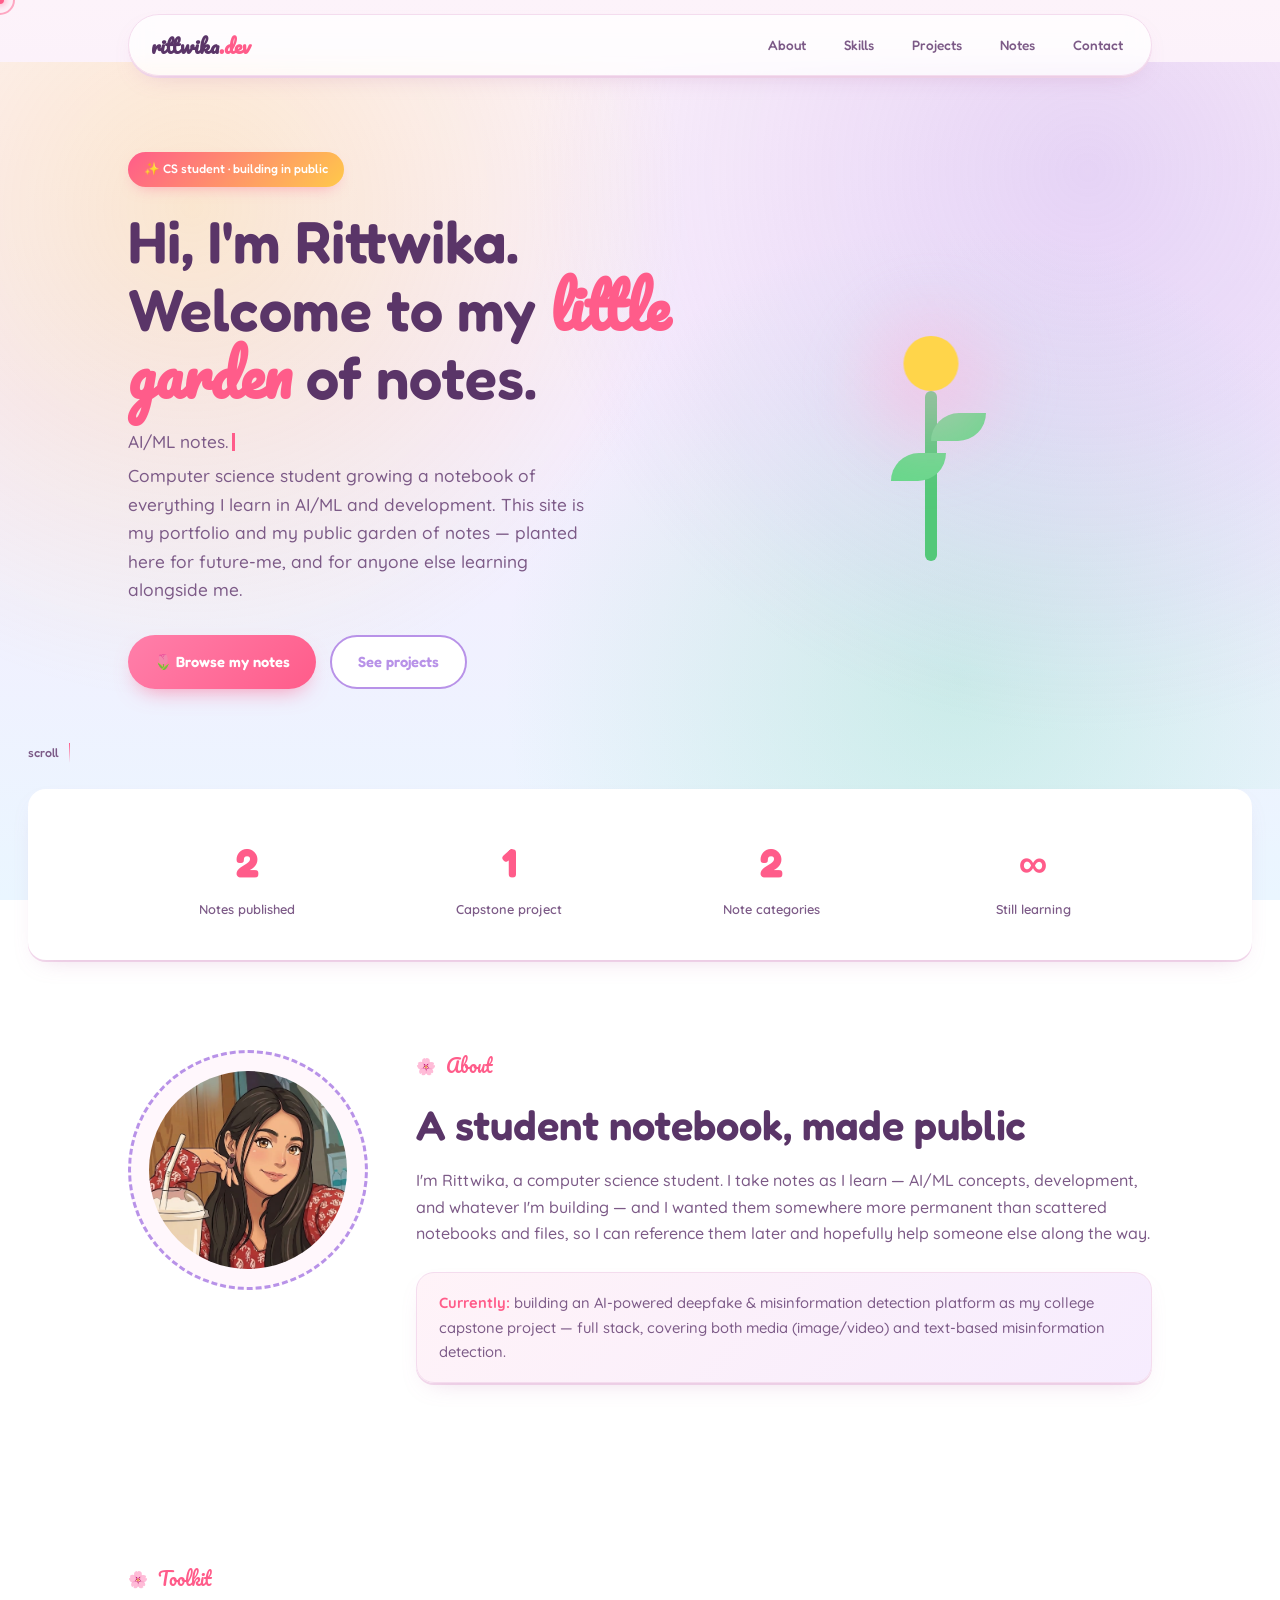
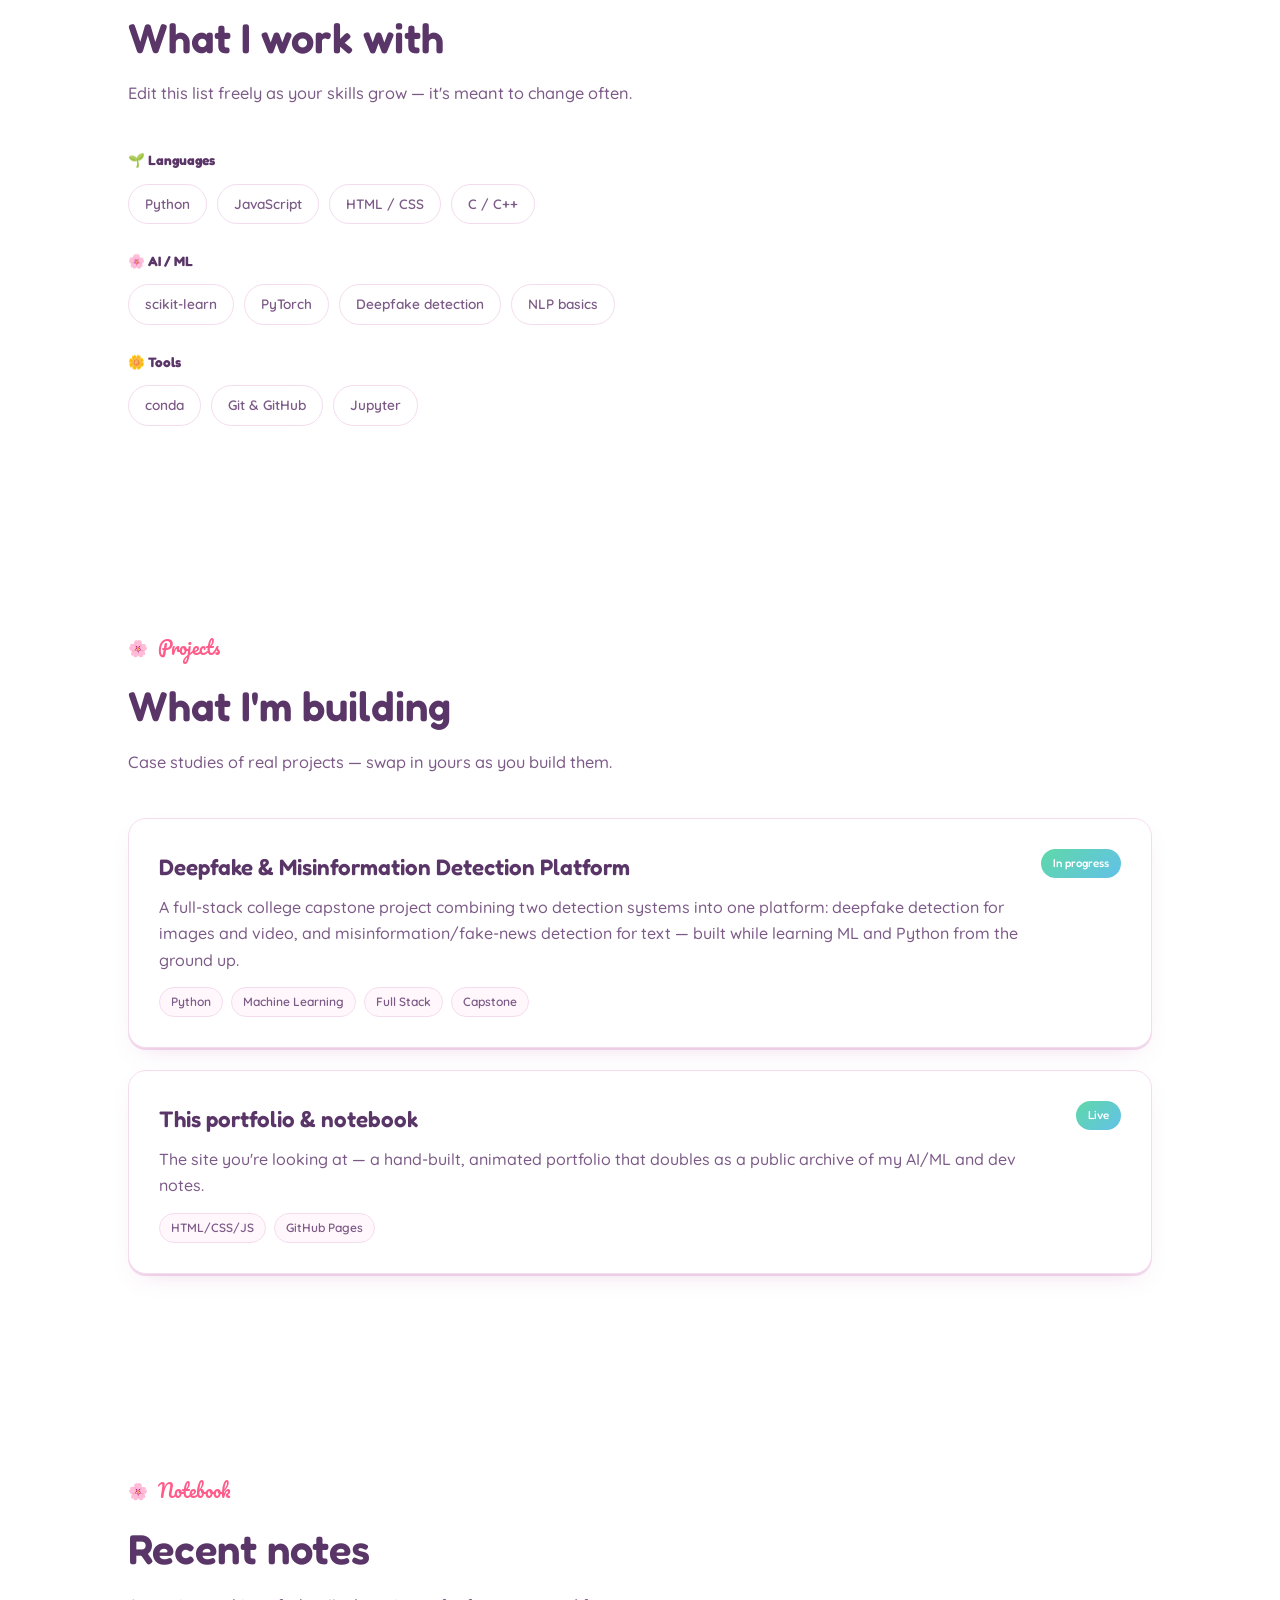
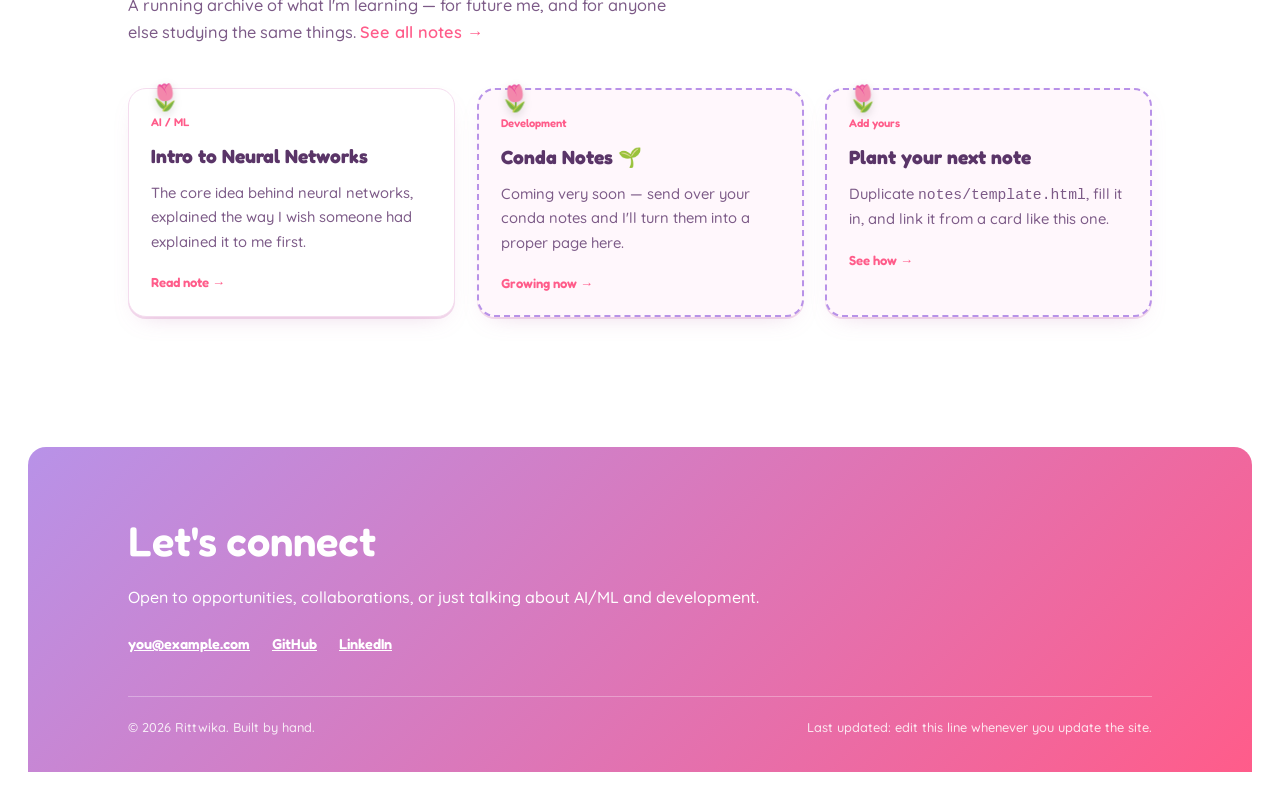
==== index.html @ 24fcd2a8 "Rename petal classes to flower-petal" ====
<!DOCTYPE html>
<html lang="en">
<head>
<meta charset="UTF-8">
<meta name="viewport" content="width=device-width, initial-scale=1.0">
<title>Rittwika — Notes & Projects</title>
<meta name="description" content="Rittwika's portfolio and public notebook — AI/ML and development notes.">

<link rel="preconnect" href="https://fonts.googleapis.com">
<link href="https://fonts.googleapis.com/css2?family=Fredoka:wght@400;500;600;700&family=Pacifico&family=Quicksand:wght@400;500;600;700&family=JetBrains+Mono:wght@400;500&display=swap" rel="stylesheet">
<link rel="stylesheet" href="css/style.css">
</head>
<body>

<div id="splash">
  <div class="splash-mark">
    <span>booting notebook</span>
    <span class="dot"></span><span class="dot"></span><span class="dot"></span>
  </div>
</div>

<nav class="nav">
  <div class="wrap">
    <a href="index.html" class="nav-logo">rittwika<span>.dev</span></a>
    <button class="nav-toggle" id="navToggle" aria-label="Toggle menu" aria-expanded="false">&#9776;</button>
    <ul class="nav-links" id="navLinks">
      <li><a href="#about">About</a></li>
      <li><a href="#skills">Skills</a></li>
      <li><a href="#projects">Projects</a></li>
      <li><a href="#notes">Notes</a></li>
      <li><a href="#contact">Contact</a></li>
    </ul>
  </div>
</nav>

<!-- ============ HERO ============ -->
<header class="hero" id="home">
  <div class="wrap">
    <div>
      <span class="hero-tag">✨ CS student &middot; building in public</span>
      <h1>Hi, I'm Rittwika.<br>Welcome to my <em>little garden</em> of notes.</h1>
      <p><span data-typing='["AI/ML notes.", "development notes.", "Python & conda notes.", "things future-me will thank me for."]'></span></p>
      <p style="margin-top:6px;">Computer science student growing a notebook of everything I learn in AI/ML and development. This site is my portfolio and my public garden of notes — planted here for future-me, and for anyone else learning alongside me.</p>
      <div class="hero-cta">
        <a href="#notes" class="btn btn-primary">🌷 Browse my notes</a>
        <a href="#projects" class="btn btn-ghost">See projects</a>
      </div>
    </div>
    <div class="hero-flower">
    <div class="flower">
        <div class="flower-petal p1"></div>
        <div class="flower-petal p2"></div>
        <div class="flower-petal p3"></div>
        <div class="flower-petal p4"></div>
        <div class="flower-petal p5"></div>
        <div class="flower-petal p6"></div>

        <div class="center"></div>

        <div class="stem"></div>
        <div class="leaf left"></div>
        <div class="leaf right"></div>
    </div>
</div>
  </div>
  <div class="scroll-cue"><span>scroll</span><span class="arrow"></span></div>
</header>

<!-- ============ STATS ============ -->
<section class="stats">
  <div class="wrap">
    <div>
      <div class="stat-num"><span data-count="2" data-suffix="">0</span></div>
      <div class="stat-label">Notes published</div>
    </div>
    <div>
      <div class="stat-num"><span data-count="1" data-suffix="">0</span></div>
      <div class="stat-label">Capstone project</div>
    </div>
    <div>
      <div class="stat-num"><span data-count="2" data-suffix="">0</span></div>
      <div class="stat-label">Note categories</div>
    </div>
    <div>
      <div class="stat-num">&infin;</div>
      <div class="stat-label">Still learning</div>
    </div>
  </div>
</section>

<!-- ============ ABOUT ============ -->
<section class="about" id="about">
  <div class="wrap">
    <div class="photo-frame reveal">
      <img src="images/profile.jpg" alt="Portrait of Rittwika">
    </div>
    <div class="reveal">
      <p class="eyebrow">About</p>
      <h2 class="section-title">A student notebook, made public</h2>
      <p>I'm Rittwika, a computer science student. I take notes as I learn — AI/ML concepts, development, and whatever I'm building — and I wanted them somewhere more permanent than scattered notebooks and files, so I can reference them later and hopefully help someone else along the way.</p>
      <div class="callout">
        <b>Currently:</b> building an AI-powered deepfake &amp; misinformation detection platform as my college capstone project — full stack, covering both media (image/video) and text-based misinformation detection.
      </div>
    </div>
  </div>
</section>

<!-- ============ SKILLS ============ -->
<section id="skills">
  <div class="wrap">
    <p class="eyebrow reveal">Toolkit</p>
    <h2 class="section-title reveal">What I work with</h2>
    <p class="section-sub reveal">Edit this list freely as your skills grow — it's meant to change often.</p>

    <div class="reveal">
      <div class="skill-group">
        <h4>🌱 Languages</h4>
        <div class="chips">
          <span class="chip">Python</span>
          <span class="chip">JavaScript</span>
          <span class="chip">HTML / CSS</span>
          <span class="chip">C / C++</span>
        </div>
      </div>
      <div class="skill-group">
        <h4>🌸 AI / ML</h4>
        <div class="chips">
          <span class="chip">scikit-learn</span>
          <span class="chip">PyTorch</span>
          <span class="chip">Deepfake detection</span>
          <span class="chip">NLP basics</span>
        </div>
      </div>
      <div class="skill-group">
        <h4>🌼 Tools</h4>
        <div class="chips">
          <span class="chip">conda</span>
          <span class="chip">Git &amp; GitHub</span>
          <span class="chip">Jupyter</span>
        </div>
      </div>
    </div>
  </div>
</section>

<!-- ============ PROJECTS ============ -->
<section id="projects">
  <div class="wrap">
    <p class="eyebrow reveal">Projects</p>
    <h2 class="section-title reveal">What I'm building</h2>
    <p class="section-sub reveal">Case studies of real projects — swap in yours as you build them.</p>

    <div class="project-card reveal">
      <div>
        <h3>Deepfake &amp; Misinformation Detection Platform</h3>
        <p>A full-stack college capstone project combining two detection systems into one platform: deepfake detection for images and video, and misinformation/fake-news detection for text — built while learning ML and Python from the ground up.</p>
        <div class="tag-row">
          <span class="tag">Python</span>
          <span class="tag">Machine Learning</span>
          <span class="tag">Full Stack</span>
          <span class="tag">Capstone</span>
        </div>
      </div>
      <span class="status">In progress</span>
    </div>

    <div class="project-card reveal">
      <div>
        <h3>This portfolio &amp; notebook</h3>
        <p>The site you're looking at — a hand-built, animated portfolio that doubles as a public archive of my AI/ML and dev notes.</p>
        <div class="tag-row">
          <span class="tag">HTML/CSS/JS</span>
          <span class="tag">GitHub Pages</span>
        </div>
      </div>
      <span class="status">Live</span>
    </div>
  </div>
</section>

<!-- ============ NOTES PREVIEW ============ -->
<section id="notes">
  <div class="wrap">
    <p class="eyebrow reveal">Notebook</p>
    <h2 class="section-title reveal">Recent notes</h2>
    <p class="section-sub reveal">A running archive of what I'm learning — for future me, and for anyone else studying the same things. <a href="notes.html">See all notes &rarr;</a></p>

    <div class="notes-grid reveal">
      <article class="note-card">
        <span class="cat">AI / ML</span>
        <h4>Intro to Neural Networks</h4>
        <p>The core idea behind neural networks, explained the way I wish someone had explained it to me first.</p>
        <a class="read-link" href="notes/intro-neural-networks.html">Read note &rarr;</a>
      </article>

      <article class="note-card placeholder">
        <span class="cat">Development</span>
        <h4>Conda Notes 🌱</h4>
        <p>Coming very soon — send over your conda notes and I'll turn them into a proper page here.</p>
        <a class="read-link" href="notes.html">Growing now &rarr;</a>
      </article>

      <article class="note-card placeholder">
        <span class="cat">Add yours</span>
        <h4>Plant your next note</h4>
        <p>Duplicate <code>notes/template.html</code>, fill it in, and link it from a card like this one.</p>
        <a class="read-link" href="notes.html">See how &rarr;</a>
      </article>
    </div>
  </div>
</section>

<!-- ============ CONTACT / FOOTER ============ -->
<footer class="site-footer" id="contact">
  <div class="wrap">
    <h2 class="section-title">Let's connect</h2>
    <p>Open to opportunities, collaborations, or just talking about AI/ML and development.</p>
    <div class="footer-links">
      <a href="mailto:you@example.com">you@example.com</a>
      <a href="https://github.com/yourusername" target="_blank" rel="noopener">GitHub</a>
      <a href="https://linkedin.com/in/yourusername" target="_blank" rel="noopener">LinkedIn</a>
    </div>
    <div class="footer-bottom">
      <span>&copy; 2026 Rittwika. Built by hand.</span>
      <span>Last updated: edit this line whenever you update the site.</span>
    </div>
  </div>
</footer>

<script src="js/script.js"></script>
</body>
</html>
---- css/style.css ----
/* ============================================================
   DESIGN TOKENS — "Fairy Garden" theme
   Soft pastel gradient world, blooming flowers, floating petals,
   built for an AI/ML + Development notebook that wants to feel magical.
   ============================================================ */
:root{
  --ink:        #5A3568;   /* deep plum — headings */
  --ink-soft:   #7C5A87;   /* softened plum — body text */
  --bg-top:     #FDF3FA;
  --bg-mid:     #F6ECFE;
  --bg-bottom:  #EAF6FF;
  --card:       #FFFFFF;
  --card-tint:  #FFF7FC;
  --line:       #F4DCEE;

  --pink:       #FF7FAA;
  --rose:       #FF5C8A;
  --lavender:   #B892E8;
  --mint:       #5FD8A8;
  --sky:        #62C1E8;
  --sun:        #FFC94A;

  --font-display: 'Fredoka', sans-serif;
  --font-script: 'Pacifico', cursive;
  --font-body: 'Quicksand', sans-serif;
  --font-mono: 'JetBrains Mono', monospace;

  --radius: 18px;
  --radius-sm: 10px;
  --shadow-card: 0 10px 26px -14px rgba(184, 110, 170, 0.35), 0 2px 0 var(--line);
  --max-width: 1080px;
}

@media (prefers-reduced-motion: reduce){
  *, *::before, *::after{
    animation-duration: 0.001ms !important;
    animation-iteration-count: 1 !important;
    transition-duration: 0.001ms !important;
    scroll-behavior: auto !important;
  }
}

*{ box-sizing: border-box; margin:0; padding:0; }
html{ scroll-behavior: smooth; }

body{
  background: linear-gradient(180deg, var(--bg-top) 0%, var(--bg-mid) 45%, var(--bg-bottom) 100%);
  background-attachment: fixed;
  color: var(--ink-soft);
  font-family: var(--font-body);
  font-weight: 500;
  line-height: 1.65;
  -webkit-font-smoothing: antialiased;
}

a{ color: var(--rose); text-decoration: none; font-weight: 600; }
a:hover{ text-decoration: underline; }
img{ max-width: 100%; display:block; }

.wrap{ max-width: var(--max-width); margin: 0 auto; padding: 0 28px; }

.eyebrow{
  font-family: var(--font-script);
  font-size: 1.15rem;
  color: var(--rose);
  display: flex; align-items: center; gap: 10px;
  margin-bottom: 10px;
}
.eyebrow::before{ content: "🌸"; font-size: 1rem; }

h1,h2,h3{ font-family: var(--font-display); color: var(--ink); font-weight: 600; }

h2.section-title{ font-size: clamp(1.8rem, 3.4vw, 2.6rem); margin-bottom: 8px; }
.section-sub{ color: var(--ink-soft); max-width: 56ch; margin-bottom: 42px; font-size: 1.02rem; }

section{ padding: 90px 0; position: relative; }

a:focus-visible, button:focus-visible{ outline: 3px solid var(--sun); outline-offset: 3px; border-radius: 4px; }

/* ============================================================
   FLOATING PETALS + SPARKLES (fixed background layer, JS-populated)
   ============================================================ */
#petal-layer{
  position: fixed; inset: 0; pointer-events: none; z-index: 5; overflow: hidden;
}
.petal{
  position: absolute; top: -40px;
  font-size: 1.4rem;
  animation: petalFall linear infinite;
  opacity: 0.85;
  will-change: transform;
}
@keyframes petalFall{
  0%{ transform: translateY(-5vh) translateX(0) rotate(0deg); }
  25%{ transform: translateY(25vh) translateX(24px) rotate(90deg); }
  50%{ transform: translateY(50vh) translateX(-18px) rotate(180deg); }
  75%{ transform: translateY(75vh) translateX(22px) rotate(270deg); }
  100%{ transform: translateY(108vh) translateX(0) rotate(360deg); }
}

/* ============================================================
   NAV — rounded pastel pill
   ============================================================ */
.nav{
  position: sticky; top: 14px; z-index: 50;
  transition: transform 0.3s ease;
}
.nav.nav-hidden{ transform: translateY(-140%); }
.nav .wrap{
  display:flex; align-items:center; justify-content:space-between;
  height: 62px;
  background: rgba(255,255,255,0.75);
  backdrop-filter: blur(10px);
  border: 1px solid var(--line);
  border-radius: 40px;
  padding: 0 12px 0 22px;
  box-shadow: var(--shadow-card);
  max-width: calc(var(--max-width) - 56px);
}
.nav-logo{
  font-family: var(--font-script);
  color: var(--ink);
  font-size: 1.25rem;
}
.nav-logo span{ color: var(--rose); }
.nav-links{
  display:flex; gap: 6px; list-style:none;
  font-family: var(--font-display);
  font-size: 0.85rem;
}
.nav-links a{
  color: var(--ink-soft);
  font-weight: 500;
  padding: 8px 16px;
  border-radius: 30px;
  transition: background 0.2s ease, color 0.2s ease;
}
.nav-links a:hover, .nav-links a.active{
  color: #fff;
  text-decoration: none;
  background: linear-gradient(135deg, var(--pink), var(--lavender));
}
.nav-toggle{ display:none; }

/* ============================================================
   HERO — flower bloom + typing + petals
   ============================================================ */
.hero{
  position: relative;
  overflow: hidden;
  padding: 90px 0 100px;
}
.hero::before{
  content:"";
  position:absolute; inset:0;
  background:
    radial-gradient(circle at 15% 20%, rgba(255,201,74,0.25), transparent 40%),
    radial-gradient(circle at 85% 15%, rgba(184,146,232,0.3), transparent 45%),
    radial-gradient(circle at 75% 85%, rgba(95,216,168,0.25), transparent 40%);
  z-index: 0;
}
.hero .wrap{
  display:grid; grid-template-columns: 1.1fr 0.9fr; gap: 40px; align-items: center;
  position: relative; z-index: 2;
}
.hero-tag{
  display:inline-block;
  font-family: var(--font-display);
  font-size: 0.78rem;
  color: #fff;
  background: linear-gradient(135deg, var(--rose), var(--sun));
  padding: 7px 16px;
  border-radius: 30px;
  margin-bottom: 22px;
  box-shadow: 0 6px 16px -8px rgba(255,92,138,0.6);
}
.hero h1{
  font-size: clamp(2.3rem, 5vw, 3.7rem);
  line-height: 1.1;
  color: var(--ink);
}
.hero h1 em{
  font-style: normal;
  font-family: var(--font-script);
  color: var(--rose);
}
.hero p{ margin-top: 18px; max-width: 46ch; font-size: 1.08rem; min-height: 1.6em; }
.hero-cta{ display:flex; gap:14px; margin-top: 30px; flex-wrap: wrap; }

.btn{
  font-family: var(--font-display);
  font-size: 0.92rem;
  font-weight: 600;
  padding: 13px 26px;
  border-radius: 30px;
  border: none;
  cursor: pointer;
  display:inline-flex; align-items:center; gap:8px;
  transition: transform 0.15s ease, box-shadow 0.15s ease;
}
.btn:hover{ transform: translateY(-2px); text-decoration:none; }
.btn-primary{
  background: linear-gradient(135deg, var(--pink), var(--rose));
  color: #fff;
  box-shadow: 0 10px 22px -10px rgba(255,92,138,0.7);
}
.btn-primary:hover{ box-shadow: 0 14px 26px -8px rgba(255,92,138,0.85); }
.btn-ghost{
  background: #fff;
  border: 2px solid var(--lavender);
  color: var(--lavender);
}
.btn-ghost:hover{ background: var(--lavender); color:#fff; }

@keyframes bloom{
  0%{ opacity:0; transform: scale(0.3) rotate(-20deg); }
  100%{ opacity:1; transform: scale(1) rotate(0deg); }
}
.flower-center{
  opacity: 0;
  animation: pop 0.5s ease forwards;
  animation-delay: 1.1s;
}
@keyframes pop{ to{ opacity:1; } }
.sparkle{
  opacity: 0;
  animation: sparkleTwinkle 1.8s ease-in-out infinite;
}
@keyframes sparkleTwinkle{
  0%,100%{ opacity:0; transform: scale(0.6); }
  50%{ opacity:1; transform: scale(1.1); }
}

.type-cursor{
  display:inline-block; width: 3px; height: 1em;
  background: var(--rose); margin-left: 3px; vertical-align: -0.15em;
  animation: blink 0.9s step-end infinite;
}
@keyframes blink{ 50%{ opacity: 0; } }

.scroll-cue{
  position: absolute; bottom: 26px; left: 28px;
  display:flex; align-items:center; gap:10px;
  font-family: var(--font-display); font-size: 0.78rem;
  color: var(--ink-soft); z-index: 2;
}
.scroll-cue .arrow{
  width: 1px; height: 20px;
  background: linear-gradient(var(--rose), transparent);
  animation: cueMove 1.6s ease-in-out infinite;
}
@keyframes cueMove{ 0%,100%{ transform: translateY(0); opacity:0.5; } 50%{ transform: translateY(6px); opacity:1; } }

/* ============================================================
   REVEAL ON SCROLL
   ============================================================ */
.reveal{ opacity: 0; transform: translateY(18px); transition: opacity 0.6s ease, transform 0.6s ease; }
.reveal.in-view{ opacity: 1; transform: translateY(0); }

/* ============================================================
   STATS STRIP
   ============================================================ */
.stats{
  background: var(--card);
  margin: 0 28px;
  border-radius: var(--radius);
  box-shadow: var(--shadow-card);
  padding: 40px 20px;
  position: relative; z-index: 2;
}
.stats .wrap{
  display:grid; grid-template-columns: repeat(auto-fit, minmax(150px,1fr));
  gap: 24px; text-align:center; max-width: var(--max-width);
}
.stat-num{ font-family: var(--font-display); font-size: clamp(1.9rem, 4vw, 2.5rem); color: var(--rose); font-weight: 700; }
.stat-label{ font-family: var(--font-body); font-size: 0.8rem; color: var(--ink-soft); margin-top: 4px; font-weight: 600; }

/* ============================================================
   ABOUT
   ============================================================ */
.about .wrap{ display:grid; grid-template-columns: 240px 1fr; gap: 48px; align-items: start; }
.photo-frame{
  aspect-ratio: 1 / 1;
  border: 3px dashed var(--lavender);
  border-radius: 50%;
  background: var(--card-tint);
  display:flex; align-items:center; justify-content:center; text-align:center;
  font-family: var(--font-body); font-size: 0.78rem; color: var(--ink-soft);
  padding: 18px; overflow: hidden;
}
.photo-frame img{ width:100%; height:100%; object-fit: cover; border-radius: 50%; }

.callout{
  margin-top: 26px;
  background: linear-gradient(135deg, #FFF3F8, #F6ECFE);
  border: 1px solid var(--line);
  border-radius: var(--radius);
  box-shadow: var(--shadow-card);
  padding: 18px 22px;
  font-size: 0.92rem;
}
.callout b{ color: var(--rose); }

/* ============================================================
   SKILLS — flower-tag chips
   ============================================================ */
.skill-group{ margin-bottom: 26px; }
.skill-group h4{
  font-family: var(--font-display); font-size: 0.85rem; color: var(--ink); margin-bottom: 12px;
}
.chips{ display:flex; flex-wrap:wrap; gap: 10px; }
.chip{
  font-family: var(--font-body); font-weight: 600; font-size: 0.85rem;
  background: #fff;
  border: 1.5px solid var(--line);
  border-radius: 30px;
  padding: 8px 16px;
  color: var(--ink-soft);
  transition: border-color 0.2s ease, transform 0.2s ease;
}
.chip:hover{ border-color: var(--pink); transform: translateY(-2px); }

/* ============================================================
   PROJECTS
   ============================================================ */
.project-card{
  background: var(--card);
  border-radius: var(--radius);
  box-shadow: var(--shadow-card);
  padding: 30px;
  display:grid; grid-template-columns: 1fr auto; gap: 20px;
  margin-bottom: 22px;
  border: 1px solid var(--line);
  will-change: transform; transform-style: preserve-3d;
}
.project-card .status{
  font-family: var(--font-display); font-size: 0.72rem;
  background: linear-gradient(135deg, var(--mint), var(--sky));
  color: #fff; padding: 5px 12px; border-radius: 20px; height: fit-content; white-space: nowrap;
}
.project-card h3{ font-size: 1.4rem; margin-bottom: 8px; }
.project-card p{ margin-bottom: 14px; }
.tag-row{ display:flex; flex-wrap:wrap; gap:8px; margin-top: 10px; }
.tag{
  font-family: var(--font-body); font-weight: 600; font-size: 0.75rem;
  background: var(--card-tint); border: 1px solid var(--line);
  padding: 4px 11px; border-radius: 20px; color: var(--ink-soft);
}

/* ============================================================
   NOTES — index cards
   ============================================================ */
.filter-row{ display:flex; flex-wrap:wrap; gap:10px; margin-bottom: 34px; }
.filter-btn{
  font-family: var(--font-display); font-size: 0.82rem; font-weight: 600;
  background: #fff; border: 2px solid var(--line); color: var(--ink-soft);
  padding: 8px 18px; border-radius: 30px; cursor:pointer; transition: all 0.15s ease;
}
.filter-btn:hover{ border-color: var(--pink); color: var(--rose); }
.filter-btn.active{ background: linear-gradient(135deg, var(--pink), var(--lavender)); color: #fff; border-color: transparent; }

.notes-grid{ display:grid; grid-template-columns: repeat(auto-fill, minmax(260px, 1fr)); gap: 22px; }
.note-card{
  background: var(--card);
  border-radius: var(--radius);
  box-shadow: var(--shadow-card);
  padding: 24px 22px 20px;
  position: relative;
  border: 1px solid var(--line);
  transition: box-shadow 0.18s ease;
  will-change: transform; transform-style: preserve-3d;
}
.note-card::before{
  content:"🌷";
  position:absolute; top:-14px; left:20px;
  font-size: 1.6rem;
  filter: drop-shadow(0 3px 4px rgba(0,0,0,0.15));
}
.note-card:hover{ box-shadow: 0 16px 30px -14px rgba(184,110,170,0.5); }
.note-card .cat{
  font-family: var(--font-display); font-size: 0.7rem; color: var(--rose);
  margin-bottom: 10px; display:block; font-weight: 600;
}
.note-card h4{ font-family: var(--font-display); color: var(--ink); font-size: 1.2rem; margin-bottom: 8px; }
.note-card p{ font-size: 0.92rem; margin-bottom: 14px; }
.note-card .read-link{ font-family: var(--font-display); font-size: 0.82rem; font-weight: 600; }
.note-card.filtering-out{ opacity: 0; transform: scale(0.94); pointer-events:none; }
.note-card.filtering-in{ animation: staggerIn 0.4s ease; }

/* placeholder card (waiting on content) */
.note-card.placeholder{ border: 2px dashed var(--lavender); background: var(--card-tint); }

@keyframes staggerIn{ from{ opacity:0; transform: translateY(14px); } to{ opacity:1; transform: translateY(0); } }
.notes-grid.reveal.in-view .note-card{ animation: staggerIn 0.5s ease backwards; }
.notes-grid .note-card:nth-child(1){ animation-delay: 0.05s; }
.notes-grid .note-card:nth-child(2){ animation-delay: 0.15s; }
.notes-grid .note-card:nth-child(3){ animation-delay: 0.25s; }
.notes-grid .note-card:nth-child(4){ animation-delay: 0.35s; }

/* ============================================================
   FOOTER / CONTACT
   ============================================================ */
.site-footer{
  background: linear-gradient(135deg, var(--lavender), var(--rose));
  color: #fff;
  padding: 60px 0 34px;
  margin: 40px 28px 28px;
  border-radius: var(--radius) var(--radius) 0 0;
  position: relative; z-index: 2;
}
.site-footer h2{ color:#fff; }
.footer-links{ display:flex; gap: 22px; flex-wrap:wrap; margin: 22px 0 40px; font-family: var(--font-display); font-size: 0.9rem; }
.footer-links a{ color: #fff; text-decoration: underline; }
.footer-bottom{
  border-top: 1px solid rgba(255,255,255,0.3);
  padding-top: 20px; font-family: var(--font-body); font-size: 0.8rem; color: rgba(255,255,255,0.85);
  display:flex; justify-content:space-between; flex-wrap:wrap; gap:10px;
}
.footer-bottom a{ color:#fff; }

/* ============================================================
   NOTE PAGE (individual note template)
   ============================================================ */
.note-page{ max-width: 760px; margin: 0 auto; padding: 60px 28px 100px; position: relative; z-index: 2; }
.note-page .back-link{ font-family: var(--font-display); font-size: 0.85rem; display:inline-block; margin-bottom: 30px; }
.note-meta{
  font-family: var(--font-body); font-weight:600; font-size: 0.8rem; color: var(--ink-soft);
  margin: 10px 0 30px; display:flex; gap:16px; flex-wrap:wrap;
}
.note-page h1{ font-size: clamp(1.8rem, 4vw, 2.6rem); margin-bottom: 6px; }
.note-page h2{ font-size: 1.4rem; margin: 34px 0 12px; }
.note-page h3{ font-size: 1.15rem; margin: 24px 0 10px; }
.note-page p{ margin-bottom: 14px; }
.note-page ul, .note-page ol{ margin: 0 0 16px 22px; }
.note-page li{ margin-bottom: 6px; }
.note-page code{
  font-family: var(--font-mono); background: var(--card-tint); border: 1px solid var(--line);
  padding: 2px 6px; border-radius: 6px; font-size: 0.86em; color: var(--rose);
}
.note-page pre{
  background: var(--ink); color: #FCEFF6; padding: 18px 20px; border-radius: var(--radius-sm);
  overflow-x: auto; margin-bottom: 18px; font-family: var(--font-mono); font-size: 0.85rem; line-height: 1.5;
}
.note-page pre code{ background:none; border:none; padding:0; color: #FCEFF6; }
.note-page blockquote{
  border-left: 4px solid var(--sun); background: var(--card-tint);
  padding: 10px 18px; color: var(--ink-soft); border-radius: 0 var(--radius-sm) var(--radius-sm) 0;
  margin-bottom: 16px;
}

/* ============================================================
   PRELOADER / SPLASH
   ============================================================ */
#splash{
  position: fixed; inset: 0; z-index: 999;
  background: linear-gradient(135deg, var(--lavender), var(--pink));
  display:flex; align-items:center; justify-content:center;
  transition: opacity 0.6s ease, visibility 0.6s ease;
}
#splash.splash-hide{ opacity: 0; visibility: hidden; }
.splash-mark{
  font-family: var(--font-script); color: #fff; font-size: 1.6rem;
  display:flex; align-items:center; gap: 10px;
}
.splash-mark .dot{
  width: 9px; height: 9px; border-radius: 50%; background: #fff;
  animation: splashPulse 1s ease-in-out infinite;
}
.splash-mark .dot:nth-child(2){ animation-delay: 0.15s; }
.splash-mark .dot:nth-child(3){ animation-delay: 0.3s; }
@keyframes splashPulse{ 0%,100%{ transform: scale(1); opacity: 0.5; } 50%{ transform: scale(1.5); opacity: 1; } }

/* ============================================================
   SCROLL PROGRESS BAR
   ============================================================ */
#progress-bar{
  position: fixed; top:0; left:0; height: 4px; width: 0%; z-index: 200;
  background: linear-gradient(90deg, var(--pink), var(--sun), var(--mint), var(--sky));
  transition: width 0.1s linear;
}

/* ============================================================
   CUSTOM CURSOR
   ============================================================ */
body.has-custom-cursor{ cursor: none; }
body.has-custom-cursor a, body.has-custom-cursor button{ cursor: none; }
#cursor-dot, #cursor-ring{
  position: fixed; top:0; left:0; z-index: 9999; pointer-events: none; border-radius: 50%;
  transform: translate(-50%,-50%);
}
#cursor-dot{ width: 8px; height: 8px; background: var(--rose); box-shadow: 0 0 8px var(--rose); }
#cursor-ring{
  width: 30px; height: 30px; border: 2px solid rgba(255,92,138,0.5);
  transition: width 0.2s ease, height 0.2s ease, border-color 0.2s ease, background 0.2s ease;
}
#cursor-ring.cursor-active{ width: 50px; height: 50px; background: rgba(255,201,74,0.18); border-color: var(--sun); }

/* particle canvas retained for hero ambience but not used by default in fairy theme */
#particle-canvas{ position:absolute; inset:0; width:100%; height:100%; opacity:0.4; pointer-events:none; }

@media (prefers-reduced-motion: reduce){
  #splash, #cursor-dot, #cursor-ring, #petal-layer{ display:none !important; }
  body.has-custom-cursor{ cursor: auto; }
}

@media (max-width: 640px){
  #cursor-dot, #cursor-ring{ display:none; }
  .scroll-cue{ display:none; }
  .petal{ display: none; }
}

/* ============================================================
   RESPONSIVE
   ============================================================ */
@media (max-width: 860px){
  .hero .wrap{ grid-template-columns: 1fr; }
  .hero-graph{ max-width: 300px; }
  .about .wrap{ grid-template-columns: 1fr; }
  .photo-frame{ width: 160px; }
  .nav .wrap{ border-radius: 24px; }
}
@media (max-width: 640px){
  .nav-links{
    position:absolute; top:70px; left:14px; right:14px;
    flex-direction:column; gap:4px;
    background: #fff; border-radius: 20px; padding: 10px;
    box-shadow: var(--shadow-card);
    max-height:0; overflow:hidden;
    transition: max-height 0.25s ease;
  }
  .nav-links.open{ max-height: 320px; padding: 10px; }
  .nav-links a{ display:block; padding: 12px 16px; }
  .nav-toggle{ display:block; background:none; border:none; color: var(--rose); font-size:1.6rem; cursor:pointer; }
  .project-card{ grid-template-columns: 1fr; }
  section{ padding: 60px 0; }
  .site-footer{ margin: 30px 12px 12px; }
  .stats{ margin: 0 12px; }
}
/* ==========================================
   BLOOMING FLOWER
========================================== */

.hero-flower{
    display:flex;
    justify-content:center;
    align-items:center;
    height:420px;
}

.flower{
    position:relative;
    width:320px;
    height:320px;
    animation:sway 4s ease-in-out infinite;
}

@keyframes sway{
    0%,100%{
        transform:rotate(-2deg);
    }
    50%{
        transform:rotate(2deg);
    }
}

/* Stem */

.stem{
    position:absolute;
    width:12px;
    height:0;
    left:50%;
    bottom:20px;
    transform:translateX(-50%);
    background:#52c878;
    border-radius:10px;
    animation:growStem 1.5s forwards;
}

@keyframes growStem{
    to{
        height:170px;
    }
}

/* Leaves */

.leaf{
    position:absolute;
    width:55px;
    height:28px;
    background:#67d88a;
    border-radius:50px 0;
    opacity:0;
}

.leaf.left{
    left:120px;
    bottom:100px;
    transform:rotate(-35deg) scale(0);
    animation:leafGrow .8s forwards;
    animation-delay:1.2s;
}

.leaf.right{
    left:160px;
    bottom:140px;
    transform:rotate(145deg) scale(0);
    animation:leafGrow .8s forwards;
    animation-delay:1.4s;
}

@keyframes leafGrow{
    to{
        opacity:1;
        transform:rotate(var(--rot,0deg)) scale(1);
    }
}

/* Center */

.center{
    position:absolute;
    width:55px;
    height:55px;
    background:#ffd54a;
    border-radius:50%;
    left:50%;
    top:75px;
    transform:translateX(-50%) scale(0);
    z-index:5;
    animation:centerPop .6s forwards;
    animation-delay:2.2s;
}

@keyframes centerPop{
    to{
        transform:translateX(-50%) scale(1);
    }
}

/* Petals */

.petal{
    position:absolute;
    width:80px;
    height:120px;
    background:linear-gradient(#ff7fb8,#ff4f90);
    border-radius:80px 80px 20px 20px;
    left:50%;
    top:60px;
    transform-origin:bottom center;
    opacity:0;
}

.p1{
    transform:translateX(-50%) rotate(0deg) scale(.1);
    animation:bloom .7s forwards;
    animation-delay:1.7s;
}

.p2{
    transform:translateX(-50%) rotate(60deg) scale(.1);
    animation:bloom .7s forwards;
    animation-delay:1.8s;
}

.p3{
    transform:translateX(-50%) rotate(120deg) scale(.1);
    animation:bloom .7s forwards;
    animation-delay:1.9s;
}

.p4{
    transform:translateX(-50%) rotate(180deg) scale(.1);
    animation:bloom .7s forwards;
    animation-delay:2s;
}

.p5{
    transform:translateX(-50%) rotate(240deg) scale(.1);
    animation:bloom .7s forwards;
    animation-delay:2.1s;
}

.p6{
    transform:translateX(-50%) rotate(300deg) scale(.1);
    animation:bloom .7s forwards;
    animation-delay:2.2s;
}

@keyframes bloom{
    0%{
        opacity:0;
        transform:translateX(-50%) scale(.1);
    }

    70%{
        opacity:1;
    }

    100%{
        opacity:1;
        transform:translateX(-50%) rotate(var(--angle)) scale(1);
    }
}

/* Angles */

.p1{ --angle:0deg; }
.p2{ --angle:60deg; }
.p3{ --angle:120deg; }
.p4{ --angle:180deg; }
.p5{ --angle:240deg; }
.p6{ --angle:300deg; }

/* Glow */

.flower::after{
    content:"";
    position:absolute;
    width:200px;
    height:200px;
    left:50%;
    top:20px;
    transform:translateX(-50%);
    border-radius:50%;
    background:radial-gradient(rgba(255,180,220,.5),transparent 70%);
    filter:blur(20px);
    animation:pulseGlow 3s infinite;
}

@keyframes pulseGlow{

    0%,100%{
        transform:translateX(-50%) scale(1);
        opacity:.5;
    }

    50%{
        transform:translateX(-50%) scale(1.2);
        opacity:1;
    }

}
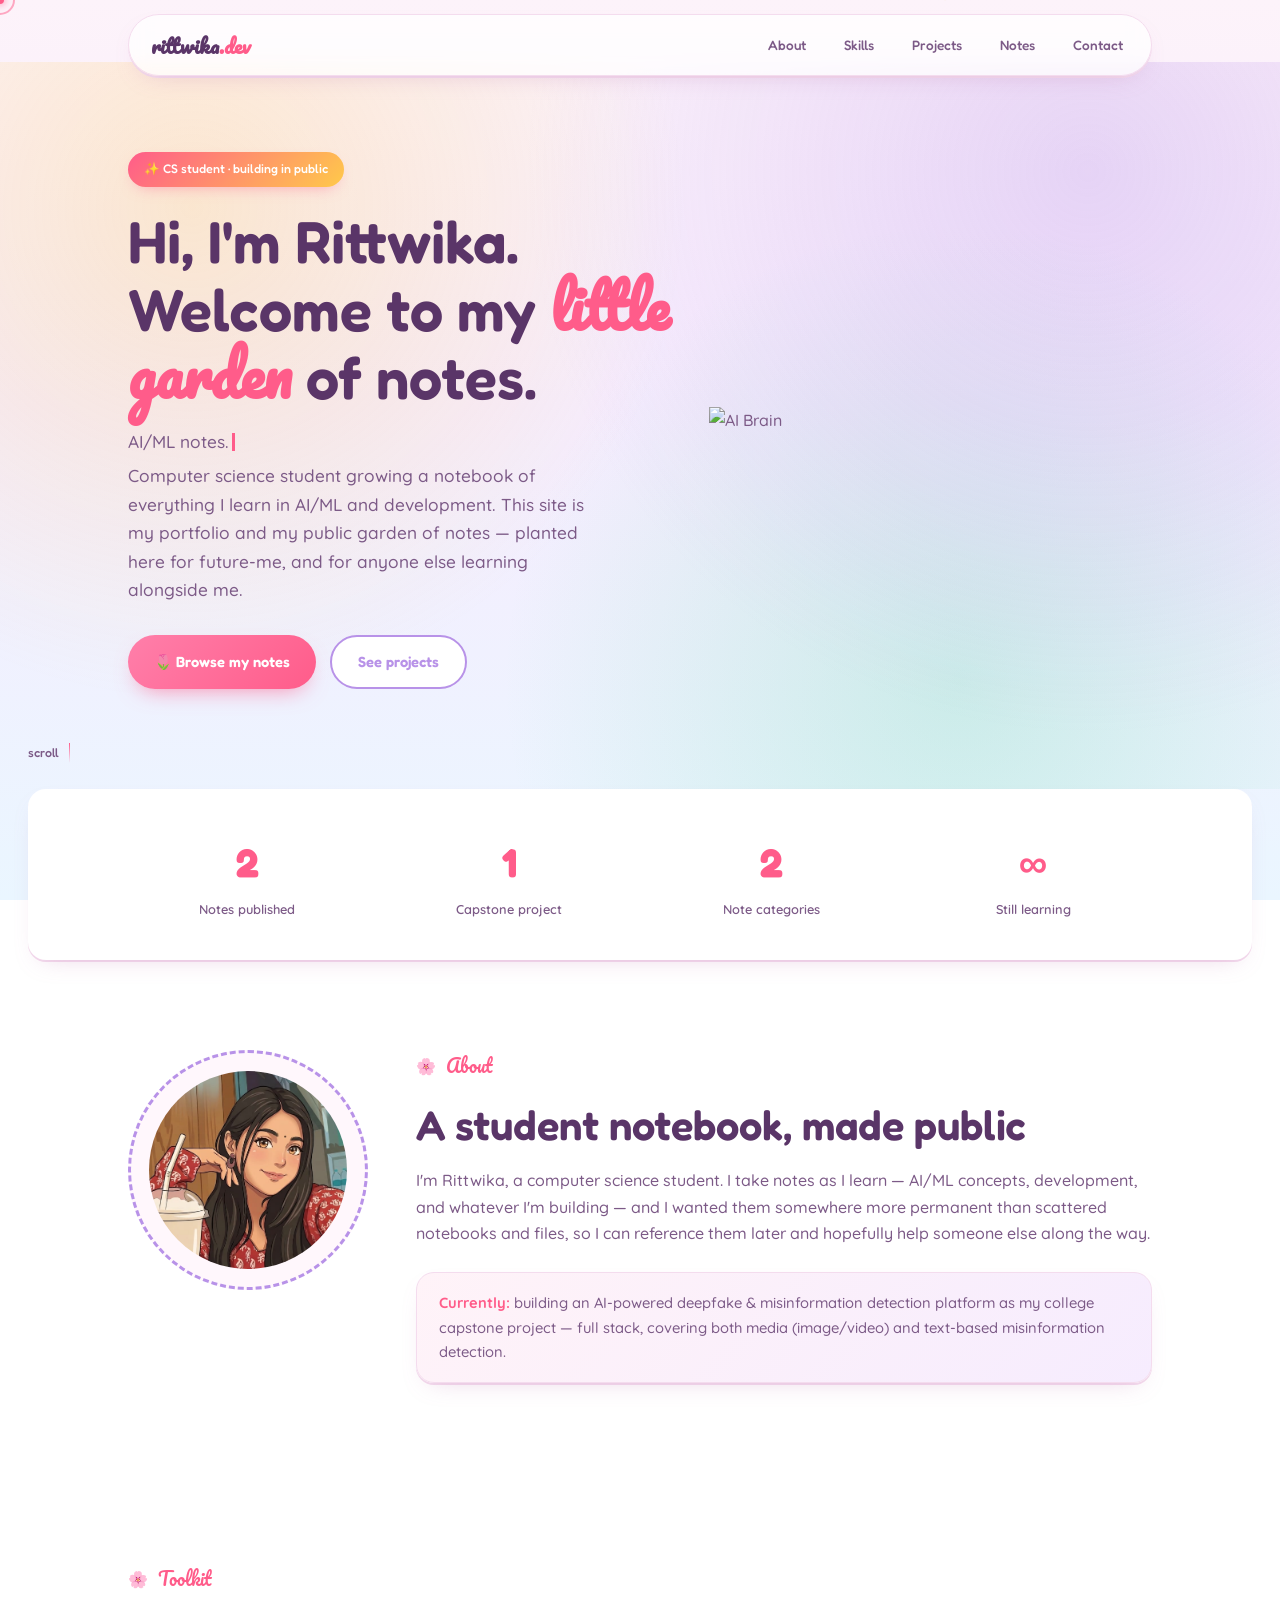
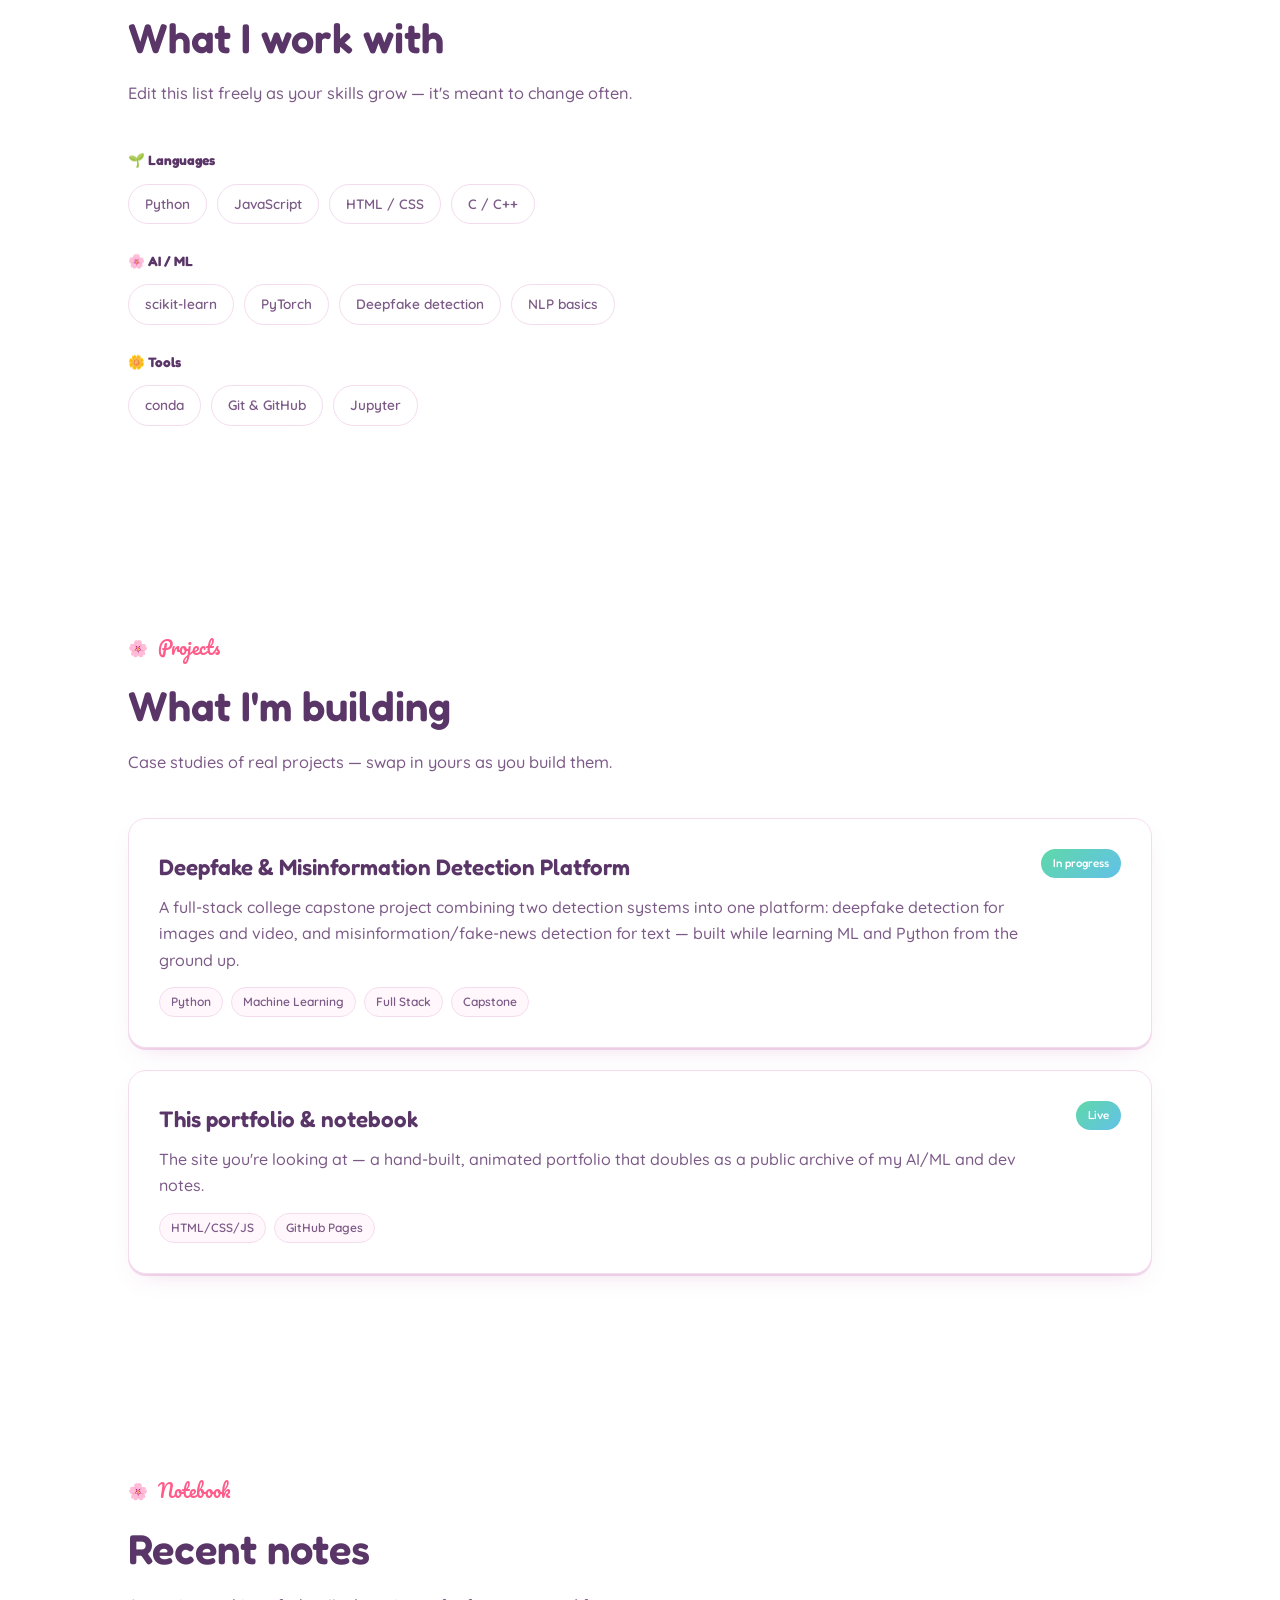
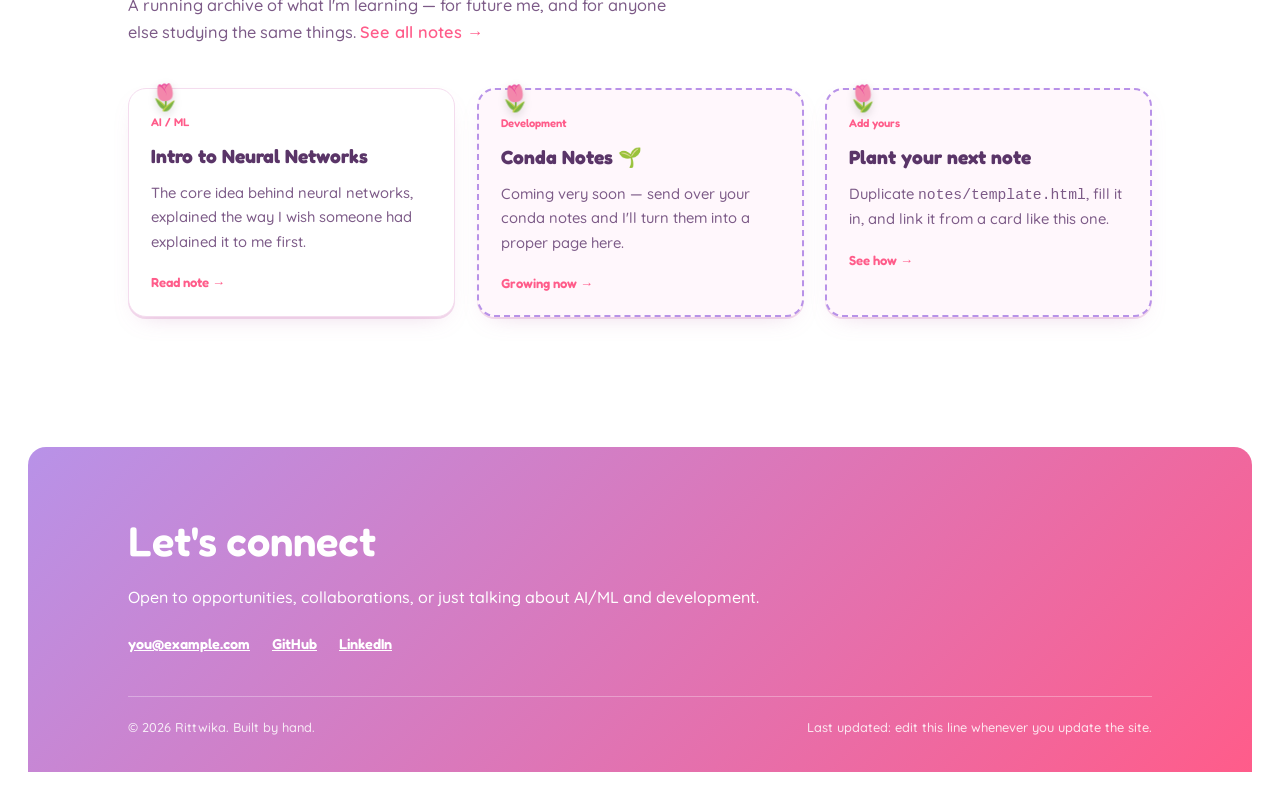
==== commit 5c7b9c5e: "Replace flower section with brain image" ====
--- a/index.html
+++ b/index.html
@@ -46,22 +46,9 @@
         <a href="#projects" class="btn btn-ghost">See projects</a>
       </div>
     </div>
-    <div class="hero-flower">
-    <div class="flower">
-        <div class="flower-petal p1"></div>
-        <div class="flower-petal p2"></div>
-        <div class="flower-petal p3"></div>
-        <div class="flower-petal p4"></div>
-        <div class="flower-petal p5"></div>
-        <div class="flower-petal p6"></div>
-
-        <div class="center"></div>
-
-        <div class="stem"></div>
-        <div class="leaf left"></div>
-        <div class="leaf right"></div>
-    </div>
-</div>
+   <div class="hero-brain">
+    <img src="images/brain.png" alt="AI Brain">
+  </div>
   </div>
   <div class="scroll-cue"><span>scroll</span><span class="arrow"></span></div>
 </header>
--- a/css/style.css
+++ b/css/style.css
@@ -216,16 +216,9 @@
   0%{ opacity:0; transform: scale(0.3) rotate(-20deg); }
   100%{ opacity:1; transform: scale(1) rotate(0deg); }
 }
-.flower-center{
-  opacity: 0;
-  animation: pop 0.5s ease forwards;
-  animation-delay: 1.1s;
-}
+
 @keyframes pop{ to{ opacity:1; } }
-.sparkle{
-  opacity: 0;
-  animation: sparkleTwinkle 1.8s ease-in-out infinite;
-}
+
 @keyframes sparkleTwinkle{
   0%,100%{ opacity:0; transform: scale(0.6); }
   50%{ opacity:1; transform: scale(1.1); }
@@ -537,7 +530,7 @@
   .stats{ margin: 0 12px; }
 }
 /* ==========================================
-   BLOOMING FLOWER
+   PREMIUM BLOOMING FLOWER
 ========================================== */
 
 .hero-flower{
@@ -549,197 +542,194 @@
 
 .flower{
     position:relative;
-    width:320px;
-    height:320px;
-    animation:sway 4s ease-in-out infinite;
+    width:260px;
+    height:340px;
+    animation:sway 5s ease-in-out infinite;
 }
 
 @keyframes sway{
-    0%,100%{
-        transform:rotate(-2deg);
-    }
-    50%{
-        transform:rotate(2deg);
-    }
-}
-
-/* Stem */
+    0%,100%{transform:rotate(-2deg);}
+    50%{transform:rotate(2deg);}
+}
+
+/* STEM */
 
 .stem{
     position:absolute;
-    width:12px;
+    left:50%;
+    bottom:0;
+    width:10px;
     height:0;
-    left:50%;
-    bottom:20px;
+    background:#57c785;
+    border-radius:20px;
     transform:translateX(-50%);
-    background:#52c878;
-    border-radius:10px;
     animation:growStem 1.5s forwards;
 }
 
 @keyframes growStem{
     to{
-        height:170px;
+        height:150px;
     }
 }
 
-/* Leaves */
+/* LEAVES */
 
 .leaf{
     position:absolute;
     width:55px;
-    height:28px;
+    height:30px;
     background:#67d88a;
-    border-radius:50px 0;
     opacity:0;
+    z-index:2;
 }
 
 .leaf.left{
-    left:120px;
-    bottom:100px;
+    left:78px;
+    bottom:35px;
+    border-radius:100% 0;
     transform:rotate(-35deg) scale(0);
-    animation:leafGrow .8s forwards;
-    animation-delay:1.2s;
+    animation:leaf .7s forwards;
+    animation-delay:1.1s;
 }
 
 .leaf.right{
-    left:160px;
-    bottom:140px;
-    transform:rotate(145deg) scale(0);
-    animation:leafGrow .8s forwards;
-    animation-delay:1.4s;
-}
-
-@keyframes leafGrow{
+    right:78px;
+    bottom:70px;
+    border-radius:0 100%;
+    transform:rotate(35deg) scale(0);
+    animation:leaf .7s forwards;
+    animation-delay:1.3s;
+}
+
+@keyframes leaf{
     to{
         opacity:1;
-        transform:rotate(var(--rot,0deg)) scale(1);
+        transform:rotate(var(--r)) scale(1);
     }
 }
 
-/* Center */
+.leaf.left{--r:-35deg;}
+.leaf.right{--r:35deg;}
+
+/* FLOWER HEAD */
 
 .center{
     position:absolute;
-    width:55px;
-    height:55px;
-    background:#ffd54a;
+    width:56px;
+    height:56px;
+    background:#FFD84D;
     border-radius:50%;
-    left:50%;
-    top:75px;
+    left:90px;
+    top:175px;
     transform:translateX(-50%) scale(0);
-    z-index:5;
-    animation:centerPop .6s forwards;
-    animation-delay:2.2s;
-}
-
-@keyframes centerPop{
+    z-index:10;
+    box-shadow:0 0 25px rgba(255,220,80,.5);
+    animation:centerAppear .5s forwards;
+    animation-delay:2s;
+}
+@keyframes centerAppear{
     to{
         transform:translateX(-50%) scale(1);
     }
 }
 
-/* Petals */
-
-.petal{
+/* PETALS */
+
+.flower-petal{
     position:absolute;
     width:80px;
     height:120px;
-    background:linear-gradient(#ff7fb8,#ff4f90);
-    border-radius:80px 80px 20px 20px;
+    left:59%;
+    top:95px;
+    margin-left:-40px;
+    border-radius:100px 100px 25px 25px;
+    background:linear-gradient(#ff91c2,#ff5ca0);
+    transform-origin:50% 90%;
+    opacity:0;
+}
+
+.p1{
+    transform:translateX(-50%) rotate(0deg) translateY(-25px) scale(.1);
+    animation:petal1 .6s forwards 1.5s;
+}
+
+.p2{
+    transform:translateX(-50%) rotate(60deg) translateY(-25px) scale(.1);
+    animation:petal2 .6s forwards 1.6s;
+}
+
+.p3{
+    transform:translateX(-50%) rotate(120deg) translateY(-25px) scale(.1);
+    animation:petal3 .6s forwards 1.7s;
+}
+
+.p4{
+    transform:translateX(-50%) rotate(180deg) translateY(-25px) scale(.1);
+    animation:petal4 .6s forwards 1.8s;
+}
+
+.p5{
+    transform:translateX(-50%) rotate(240deg) translateY(-25px) scale(.1);
+    animation:petal5 .6s forwards 1.9s;
+}
+
+.p6{
+    transform:translateX(-50%) rotate(300deg) translateY(-25px) scale(.1);
+    animation:petal6 .6s forwards 2s;
+}
+
+/* each petal has its own keyframe so scale AND rotation animate together —
+   the original shared @keyframes petal only touched opacity/blur, so the
+   petals faded in without ever growing past scale(.1) */
+@keyframes petal1{
+    0%{ opacity:0; filter:blur(5px); transform:translateX(-50%) rotate(0deg) translateY(-25px) scale(.1); }
+    100%{ opacity:1; filter:blur(0); transform:translateX(-50%) rotate(0deg) translateY(-25px) scale(1); }
+}
+@keyframes petal2{
+    0%{ opacity:0; filter:blur(5px); transform:translateX(-50%) rotate(60deg) translateY(-25px) scale(.1); }
+    100%{ opacity:1; filter:blur(0); transform:translateX(-50%) rotate(60deg) translateY(-25px) scale(1); }
+}
+@keyframes petal3{
+    0%{ opacity:0; filter:blur(5px); transform:translateX(-50%) rotate(120deg) translateY(-25px) scale(.1); }
+    100%{ opacity:1; filter:blur(0); transform:translateX(-50%) rotate(120deg) translateY(-25px) scale(1); }
+}
+@keyframes petal4{
+    0%{ opacity:0; filter:blur(5px); transform:translateX(-50%) rotate(180deg) translateY(-25px) scale(.1); }
+    100%{ opacity:1; filter:blur(0); transform:translateX(-50%) rotate(180deg) translateY(-25px) scale(1); }
+}
+@keyframes petal5{
+    0%{ opacity:0; filter:blur(5px); transform:translateX(-50%) rotate(240deg) translateY(-25px) scale(.1); }
+    100%{ opacity:1; filter:blur(0); transform:translateX(-50%) rotate(240deg) translateY(-25px) scale(1); }
+}
+@keyframes petal6{
+    0%{ opacity:0; filter:blur(5px); transform:translateX(-50%) rotate(300deg) translateY(-25px) scale(.1); }
+    100%{ opacity:1; filter:blur(0); transform:translateX(-50%) rotate(300deg) translateY(-25px) scale(1); }
+}
+
+/* GLOW */
+
+.flower::before{
+    content:"";
+    position:absolute;
+    width:180px;
+    height:180px;
     left:50%;
-    top:60px;
-    transform-origin:bottom center;
-    opacity:0;
-}
-
-.p1{
-    transform:translateX(-50%) rotate(0deg) scale(.1);
-    animation:bloom .7s forwards;
-    animation-delay:1.7s;
-}
-
-.p2{
-    transform:translateX(-50%) rotate(60deg) scale(.1);
-    animation:bloom .7s forwards;
-    animation-delay:1.8s;
-}
-
-.p3{
-    transform:translateX(-50%) rotate(120deg) scale(.1);
-    animation:bloom .7s forwards;
-    animation-delay:1.9s;
-}
-
-.p4{
-    transform:translateX(-50%) rotate(180deg) scale(.1);
-    animation:bloom .7s forwards;
-    animation-delay:2s;
-}
-
-.p5{
-    transform:translateX(-50%) rotate(240deg) scale(.1);
-    animation:bloom .7s forwards;
-    animation-delay:2.1s;
-}
-
-.p6{
-    transform:translateX(-50%) rotate(300deg) scale(.1);
-    animation:bloom .7s forwards;
-    animation-delay:2.2s;
-}
-
-@keyframes bloom{
-    0%{
-        opacity:0;
-        transform:translateX(-50%) scale(.1);
+    top:18px;
+    transform:translateX(-50%);
+    border-radius:50%;
+    background:radial-gradient(rgba(255,170,220,.55),transparent 70%);
+    filter:blur(28px);
+    animation:glow 3s infinite;
+}
+
+@keyframes glow{
+    0%,100%{
+        transform:translateX(-50%) scale(1);
+        opacity:.6;
     }
 
-    70%{
+    50%{
+        transform:translateX(-50%) scale(1.15);
         opacity:1;
     }
-
-    100%{
-        opacity:1;
-        transform:translateX(-50%) rotate(var(--angle)) scale(1);
-    }
-}
-
-/* Angles */
-
-.p1{ --angle:0deg; }
-.p2{ --angle:60deg; }
-.p3{ --angle:120deg; }
-.p4{ --angle:180deg; }
-.p5{ --angle:240deg; }
-.p6{ --angle:300deg; }
-
-/* Glow */
-
-.flower::after{
-    content:"";
-    position:absolute;
-    width:200px;
-    height:200px;
-    left:50%;
-    top:20px;
-    transform:translateX(-50%);
-    border-radius:50%;
-    background:radial-gradient(rgba(255,180,220,.5),transparent 70%);
-    filter:blur(20px);
-    animation:pulseGlow 3s infinite;
-}
-
-@keyframes pulseGlow{
-
-    0%,100%{
-        transform:translateX(-50%) scale(1);
-        opacity:.5;
-    }
-
-    50%{
-        transform:translateX(-50%) scale(1.2);
-        opacity:1;
-    }
-
-}
+}
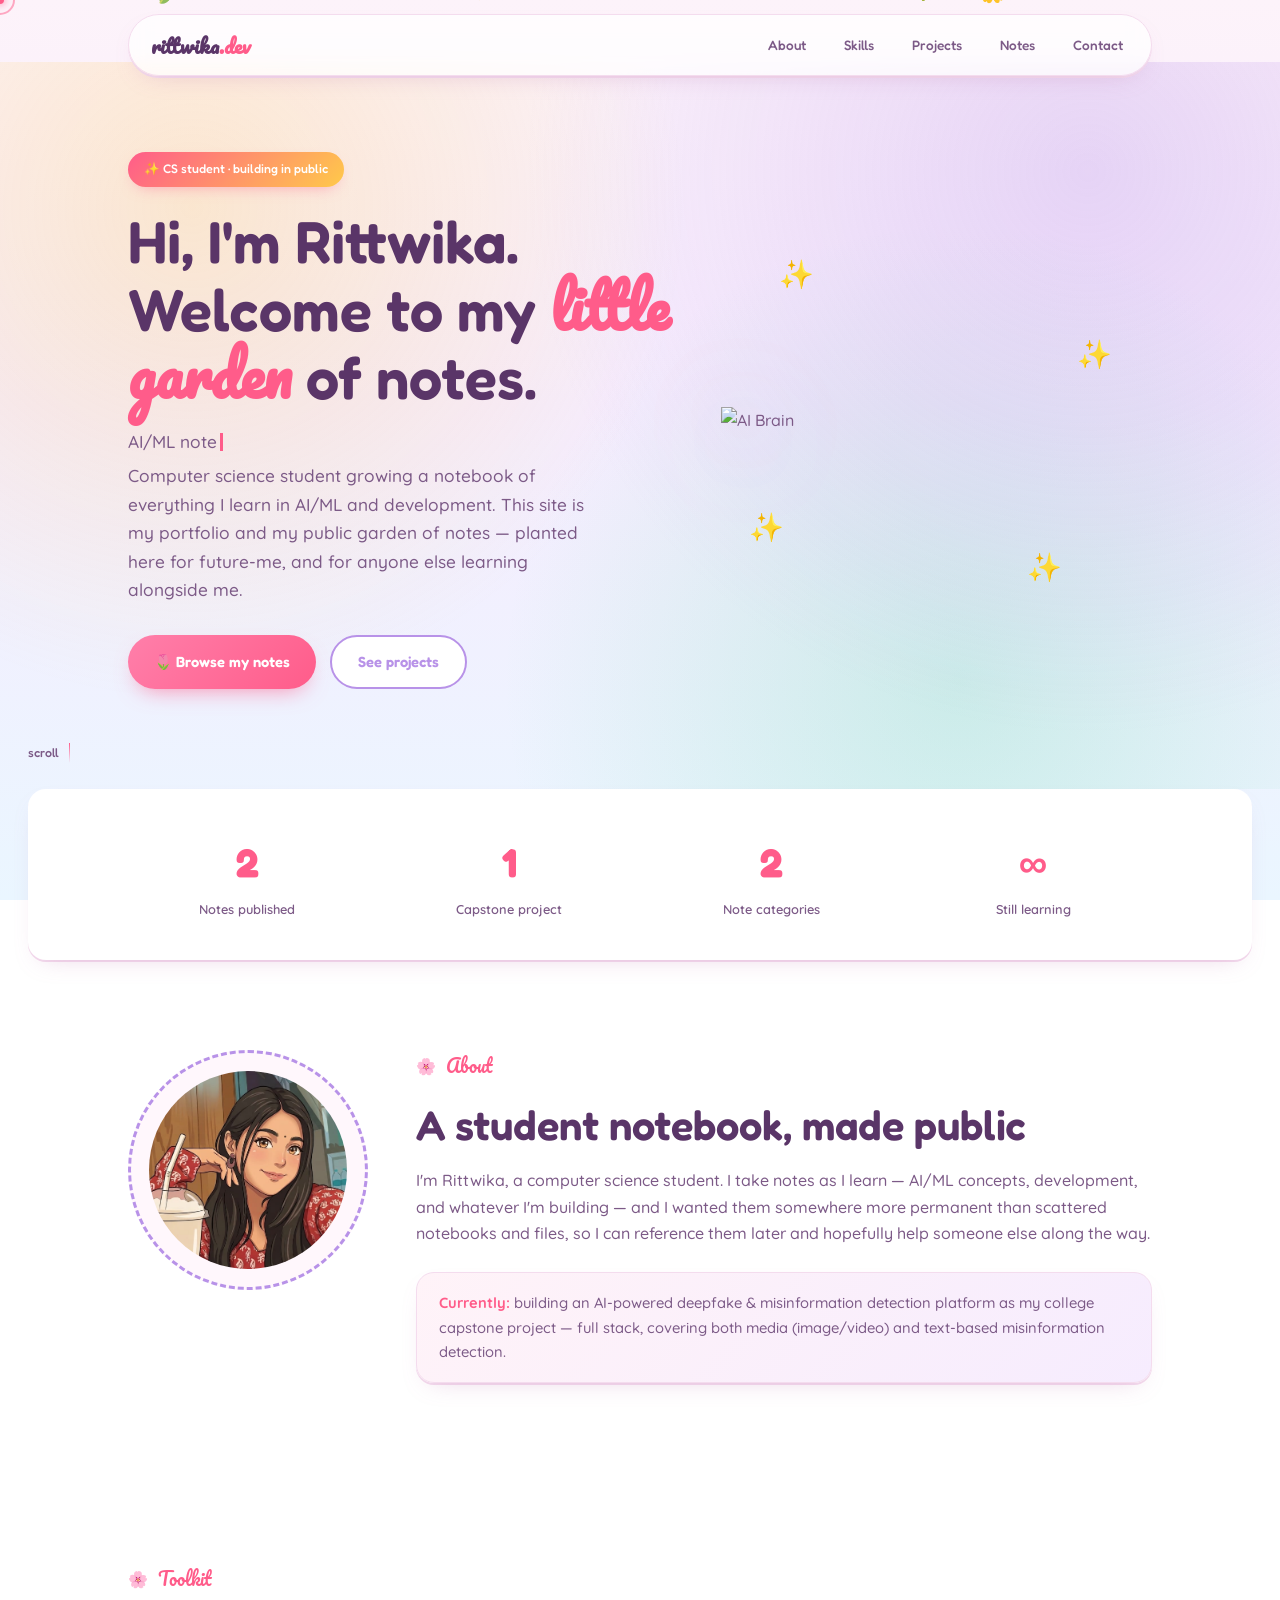
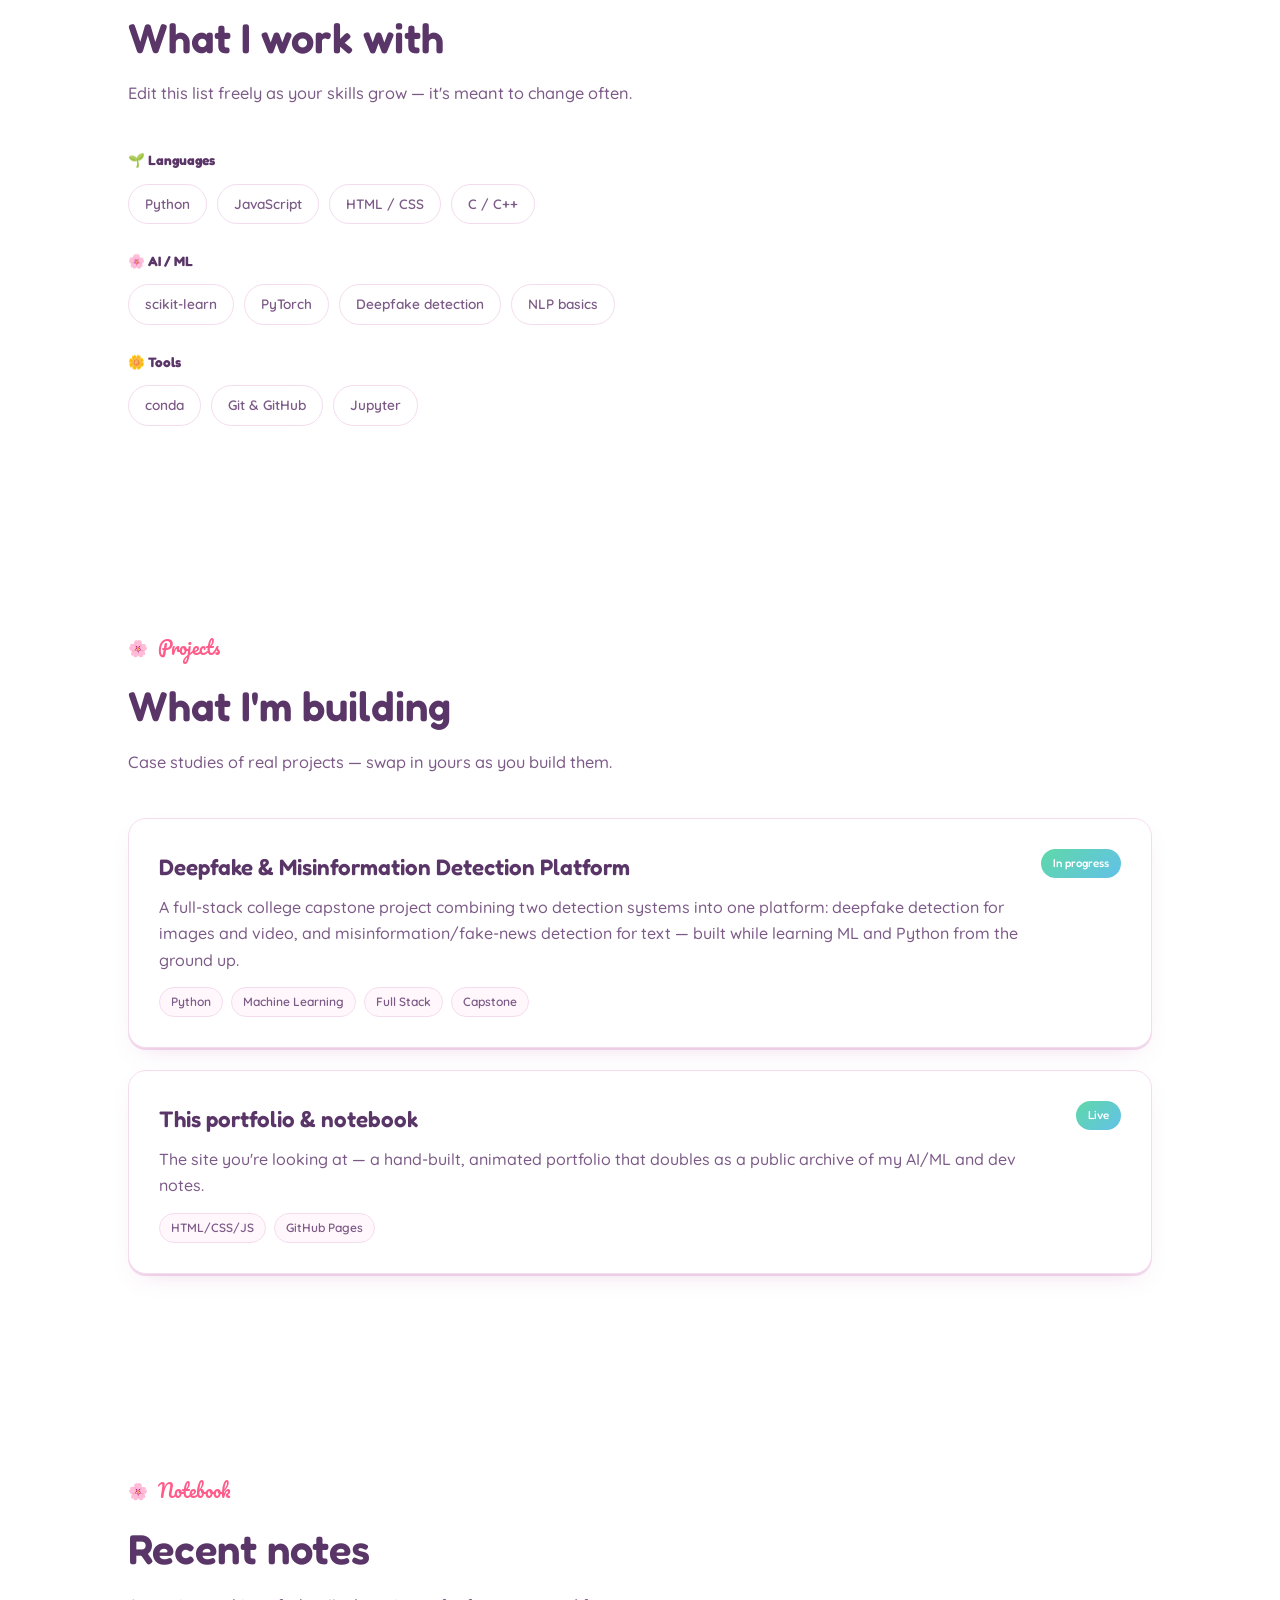
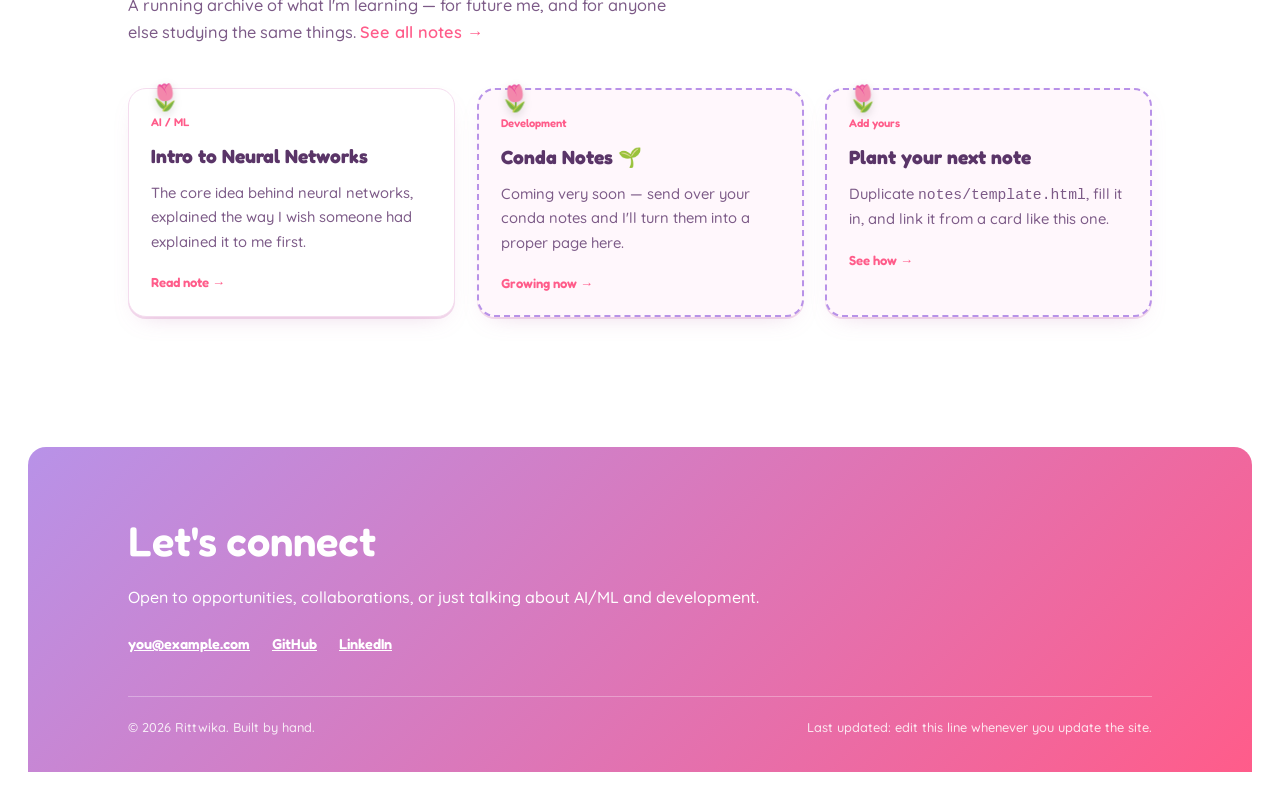
==== commit 98db694b: "Update index.html" ====
--- a/index.html
+++ b/index.html
@@ -48,11 +48,21 @@
     </div>
    <div class="hero-brain">
     <img src="images/brain.png" alt="AI Brain">
-  </div>
-  </div>
-  <div class="scroll-cue"><span>scroll</span><span class="arrow"></span></div>
+
+    <div class="sparkle s1">✨</div>
+    <div class="sparkle s2">✨</div>
+    <div class="sparkle s3">✨</div>
+    <div class="sparkle s4">✨</div>
+</div>
+
+</div>
+
+<div class="scroll-cue">
+    <span>scroll</span>
+    <span class="arrow"></span>
+</div>
+
 </header>
-
 <!-- ============ STATS ============ -->
 <section class="stats">
   <div class="wrap">
--- a/css/style.css
+++ b/css/style.css
@@ -529,207 +529,88 @@
   .site-footer{ margin: 30px 12px 12px; }
   .stats{ margin: 0 12px; }
 }
-/* ==========================================
-   PREMIUM BLOOMING FLOWER
-========================================== */
-
-.hero-flower{
+/* =====================================
+      FLOATING AI BRAIN
+===================================== */
+
+.hero-brain{
     display:flex;
     justify-content:center;
     align-items:center;
     height:420px;
-}
-
-.flower{
     position:relative;
-    width:260px;
-    height:340px;
-    animation:sway 5s ease-in-out infinite;
-}
-
-@keyframes sway{
-    0%,100%{transform:rotate(-2deg);}
-    50%{transform:rotate(2deg);}
-}
-
-/* STEM */
-
-.stem{
+}
+
+.hero-brain img{
+    width:420px;
+    max-width:100%;
+    animation:brainFloat 6s ease-in-out infinite;
+    filter:
+        drop-shadow(0 25px 45px rgba(184,146,232,.35))
+        drop-shadow(0 0 40px rgba(255,170,220,.25));
+    user-select:none;
+    pointer-events:none;
+}
+
+@keyframes brainFloat{
+
+    0%{
+        transform:
+            translateY(0)
+            rotate(-2deg)
+            scale(1);
+    }
+
+    25%{
+        transform:
+            translateY(-10px)
+            rotate(1deg)
+            scale(1.02);
+    }
+
+    50%{
+        transform:
+            translateY(-20px)
+            rotate(2deg)
+            scale(1.04);
+    }
+
+    75%{
+        transform:
+            translateY(-10px)
+            rotate(1deg)
+            scale(1.02);
+    }
+
+    100%{
+        transform:
+            translateY(0)
+            rotate(-2deg)
+            scale(1);
+    }
+
+}
+.sparkle{
     position:absolute;
-    left:50%;
-    bottom:0;
-    width:10px;
-    height:0;
-    background:#57c785;
-    border-radius:20px;
-    transform:translateX(-50%);
-    animation:growStem 1.5s forwards;
-}
-
-@keyframes growStem{
-    to{
-        height:150px;
+    font-size:28px;
+    animation:twinkle 2.5s ease-in-out infinite;
+}
+
+.s1{ top:40px; left:70px; }
+.s2{ top:120px; right:40px; animation-delay:.5s; }
+.s3{ bottom:80px; left:40px; animation-delay:1s; }
+.s4{ bottom:40px; right:90px; animation-delay:1.5s; }
+
+@keyframes twinkle{
+
+    0%,100%{
+        opacity:.3;
+        transform:scale(.8);
     }
-}
-
-/* LEAVES */
-
-.leaf{
-    position:absolute;
-    width:55px;
-    height:30px;
-    background:#67d88a;
-    opacity:0;
-    z-index:2;
-}
-
-.leaf.left{
-    left:78px;
-    bottom:35px;
-    border-radius:100% 0;
-    transform:rotate(-35deg) scale(0);
-    animation:leaf .7s forwards;
-    animation-delay:1.1s;
-}
-
-.leaf.right{
-    right:78px;
-    bottom:70px;
-    border-radius:0 100%;
-    transform:rotate(35deg) scale(0);
-    animation:leaf .7s forwards;
-    animation-delay:1.3s;
-}
-
-@keyframes leaf{
-    to{
+
+    50%{
         opacity:1;
-        transform:rotate(var(--r)) scale(1);
+        transform:scale(1.3);
     }
-}
-
-.leaf.left{--r:-35deg;}
-.leaf.right{--r:35deg;}
-
-/* FLOWER HEAD */
-
-.center{
-    position:absolute;
-    width:56px;
-    height:56px;
-    background:#FFD84D;
-    border-radius:50%;
-    left:90px;
-    top:175px;
-    transform:translateX(-50%) scale(0);
-    z-index:10;
-    box-shadow:0 0 25px rgba(255,220,80,.5);
-    animation:centerAppear .5s forwards;
-    animation-delay:2s;
-}
-@keyframes centerAppear{
-    to{
-        transform:translateX(-50%) scale(1);
-    }
-}
-
-/* PETALS */
-
-.flower-petal{
-    position:absolute;
-    width:80px;
-    height:120px;
-    left:59%;
-    top:95px;
-    margin-left:-40px;
-    border-radius:100px 100px 25px 25px;
-    background:linear-gradient(#ff91c2,#ff5ca0);
-    transform-origin:50% 90%;
-    opacity:0;
-}
-
-.p1{
-    transform:translateX(-50%) rotate(0deg) translateY(-25px) scale(.1);
-    animation:petal1 .6s forwards 1.5s;
-}
-
-.p2{
-    transform:translateX(-50%) rotate(60deg) translateY(-25px) scale(.1);
-    animation:petal2 .6s forwards 1.6s;
-}
-
-.p3{
-    transform:translateX(-50%) rotate(120deg) translateY(-25px) scale(.1);
-    animation:petal3 .6s forwards 1.7s;
-}
-
-.p4{
-    transform:translateX(-50%) rotate(180deg) translateY(-25px) scale(.1);
-    animation:petal4 .6s forwards 1.8s;
-}
-
-.p5{
-    transform:translateX(-50%) rotate(240deg) translateY(-25px) scale(.1);
-    animation:petal5 .6s forwards 1.9s;
-}
-
-.p6{
-    transform:translateX(-50%) rotate(300deg) translateY(-25px) scale(.1);
-    animation:petal6 .6s forwards 2s;
-}
-
-/* each petal has its own keyframe so scale AND rotation animate together —
-   the original shared @keyframes petal only touched opacity/blur, so the
-   petals faded in without ever growing past scale(.1) */
-@keyframes petal1{
-    0%{ opacity:0; filter:blur(5px); transform:translateX(-50%) rotate(0deg) translateY(-25px) scale(.1); }
-    100%{ opacity:1; filter:blur(0); transform:translateX(-50%) rotate(0deg) translateY(-25px) scale(1); }
-}
-@keyframes petal2{
-    0%{ opacity:0; filter:blur(5px); transform:translateX(-50%) rotate(60deg) translateY(-25px) scale(.1); }
-    100%{ opacity:1; filter:blur(0); transform:translateX(-50%) rotate(60deg) translateY(-25px) scale(1); }
-}
-@keyframes petal3{
-    0%{ opacity:0; filter:blur(5px); transform:translateX(-50%) rotate(120deg) translateY(-25px) scale(.1); }
-    100%{ opacity:1; filter:blur(0); transform:translateX(-50%) rotate(120deg) translateY(-25px) scale(1); }
-}
-@keyframes petal4{
-    0%{ opacity:0; filter:blur(5px); transform:translateX(-50%) rotate(180deg) translateY(-25px) scale(.1); }
-    100%{ opacity:1; filter:blur(0); transform:translateX(-50%) rotate(180deg) translateY(-25px) scale(1); }
-}
-@keyframes petal5{
-    0%{ opacity:0; filter:blur(5px); transform:translateX(-50%) rotate(240deg) translateY(-25px) scale(.1); }
-    100%{ opacity:1; filter:blur(0); transform:translateX(-50%) rotate(240deg) translateY(-25px) scale(1); }
-}
-@keyframes petal6{
-    0%{ opacity:0; filter:blur(5px); transform:translateX(-50%) rotate(300deg) translateY(-25px) scale(.1); }
-    100%{ opacity:1; filter:blur(0); transform:translateX(-50%) rotate(300deg) translateY(-25px) scale(1); }
-}
-
-/* GLOW */
-
-.flower::before{
-    content:"";
-    position:absolute;
-    width:180px;
-    height:180px;
-    left:50%;
-    top:18px;
-    transform:translateX(-50%);
-    border-radius:50%;
-    background:radial-gradient(rgba(255,170,220,.55),transparent 70%);
-    filter:blur(28px);
-    animation:glow 3s infinite;
-}
-
-@keyframes glow{
-    0%,100%{
-        transform:translateX(-50%) scale(1);
-        opacity:.6;
-    }
-
-    50%{
-        transform:translateX(-50%) scale(1.15);
-        opacity:1;
-    }
-}
+
+}
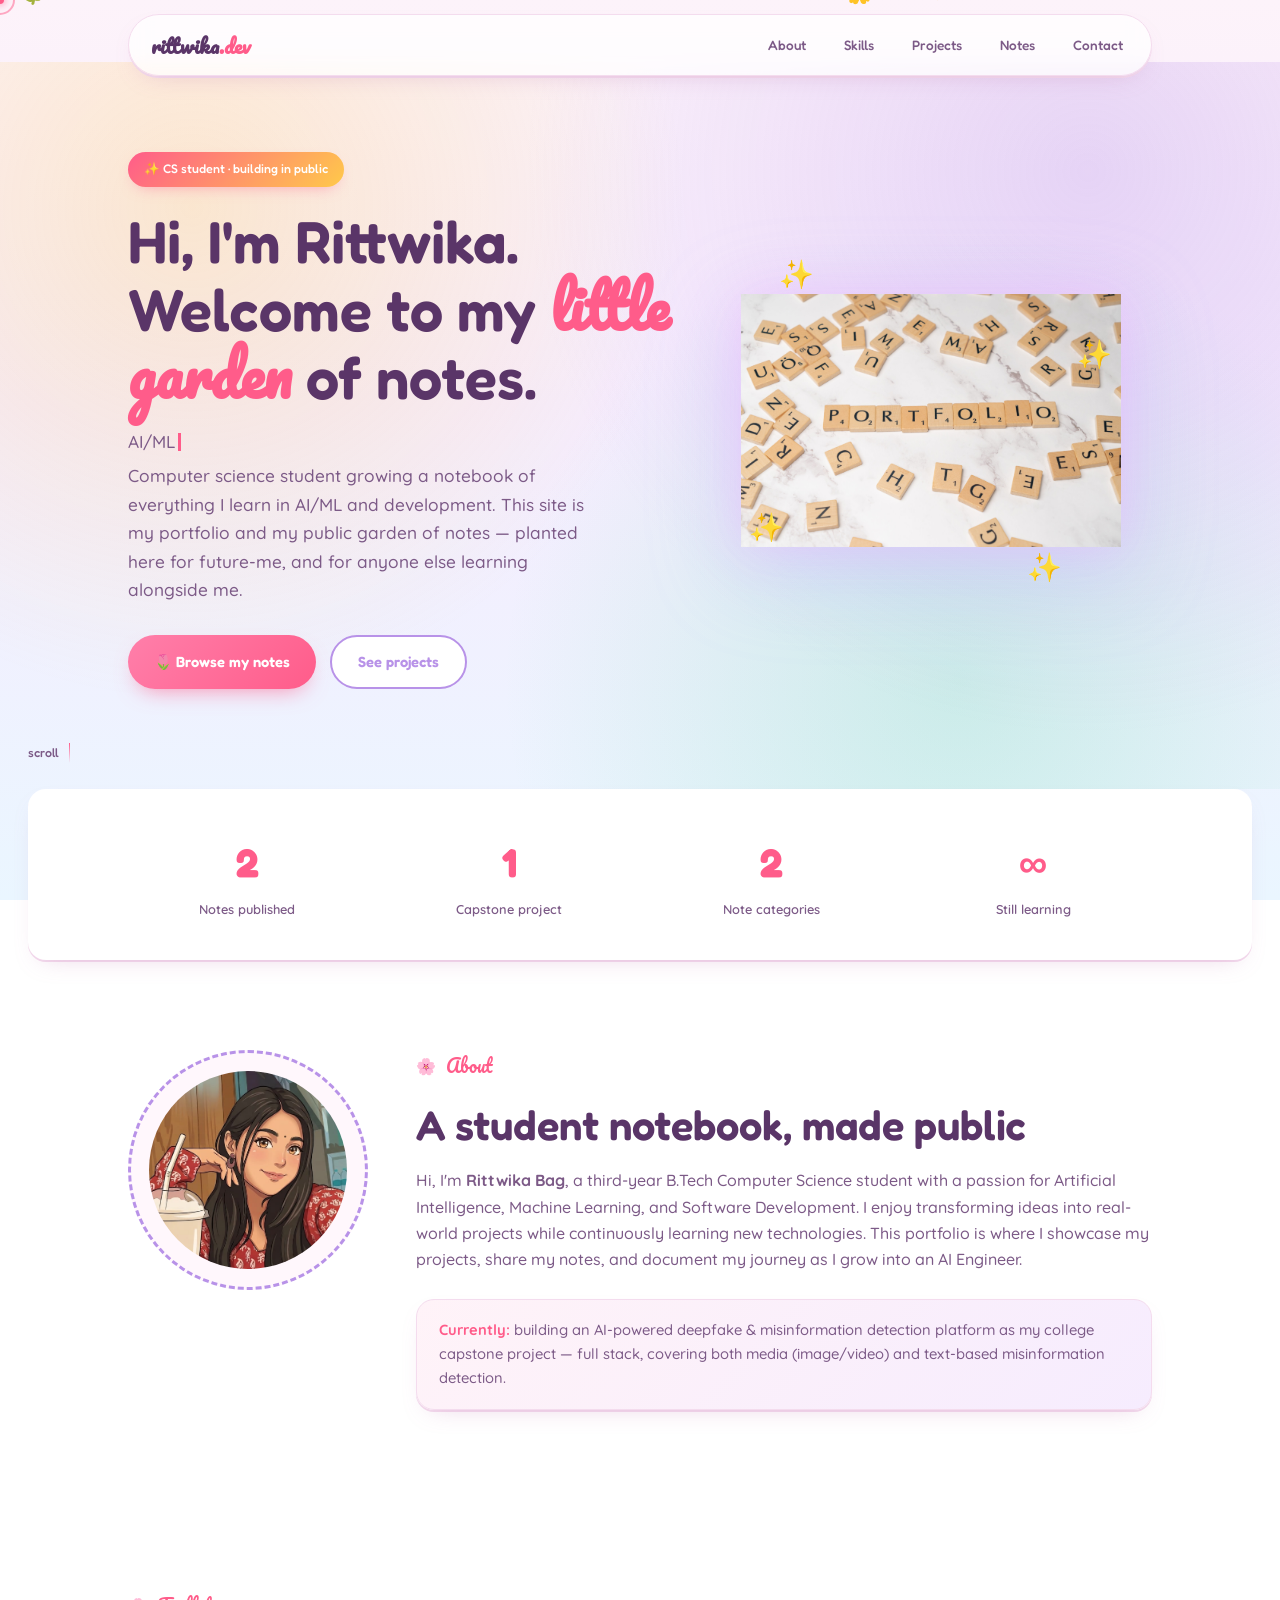
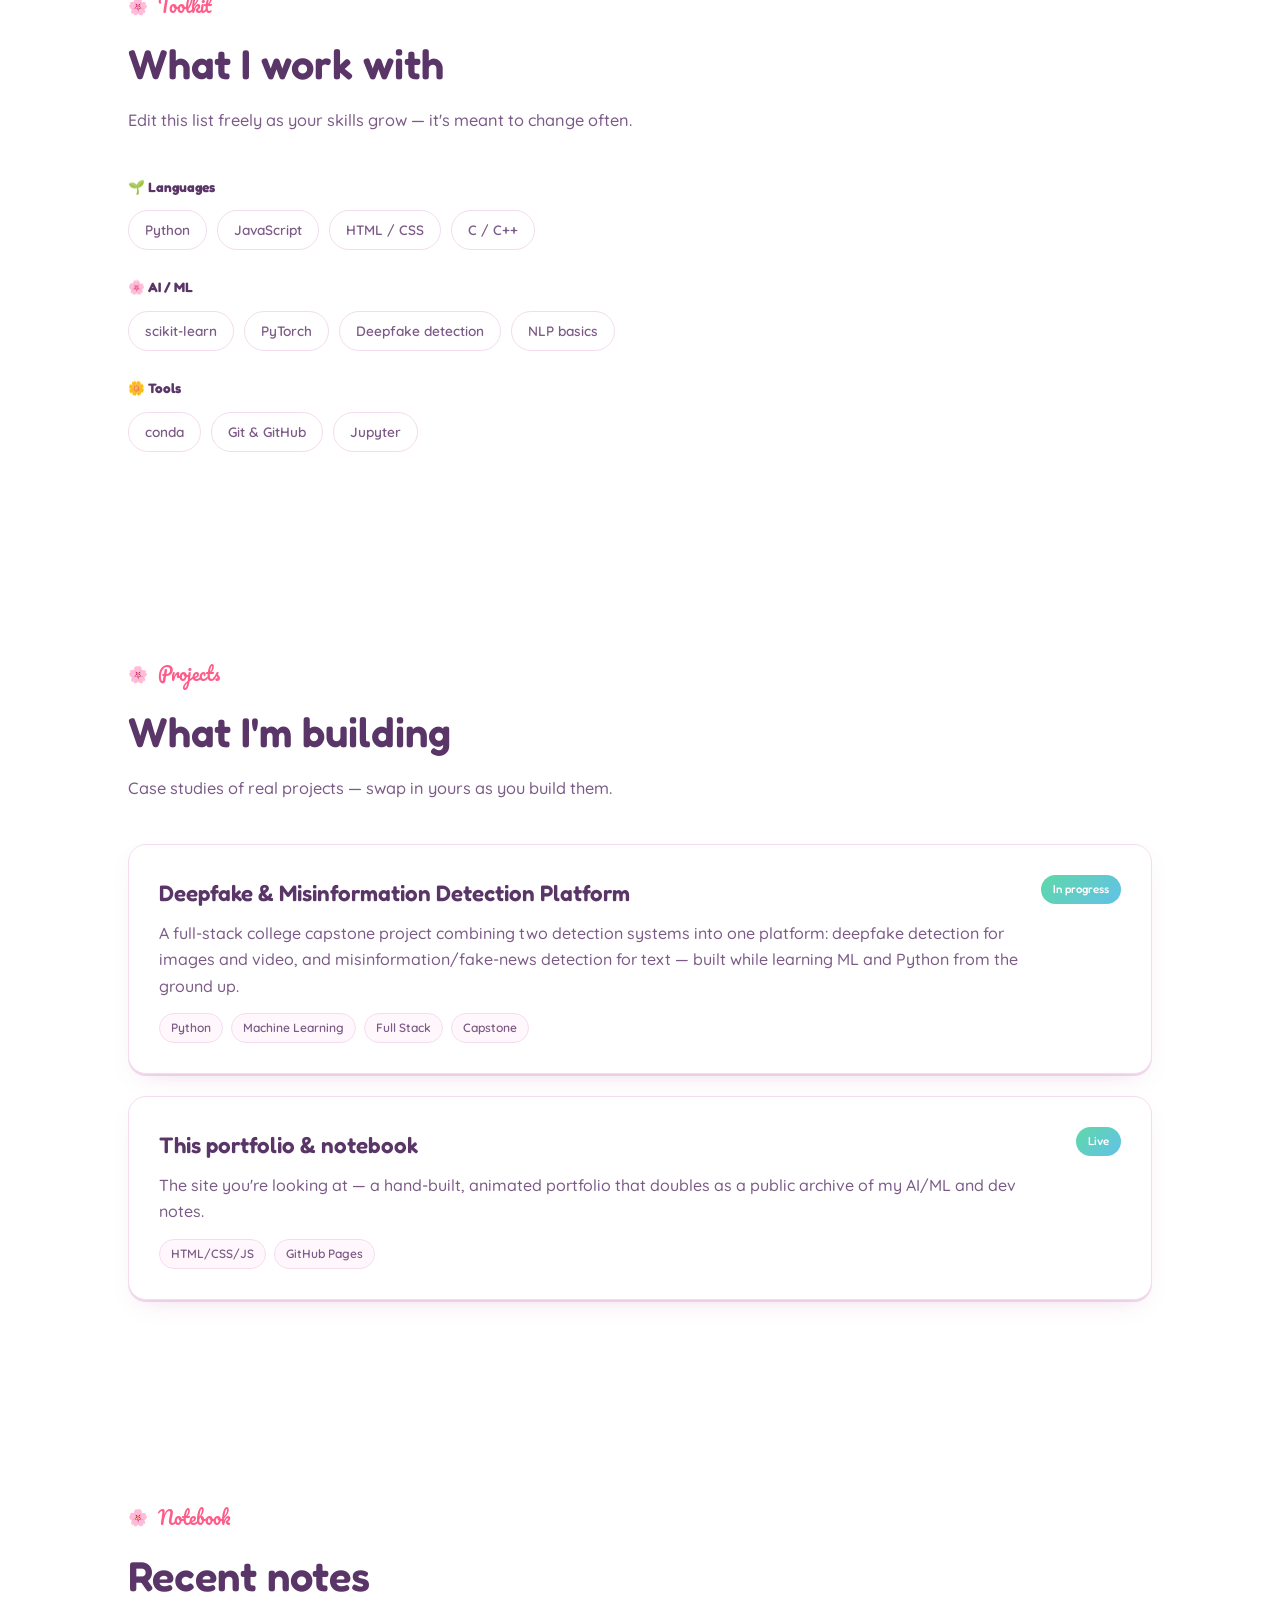
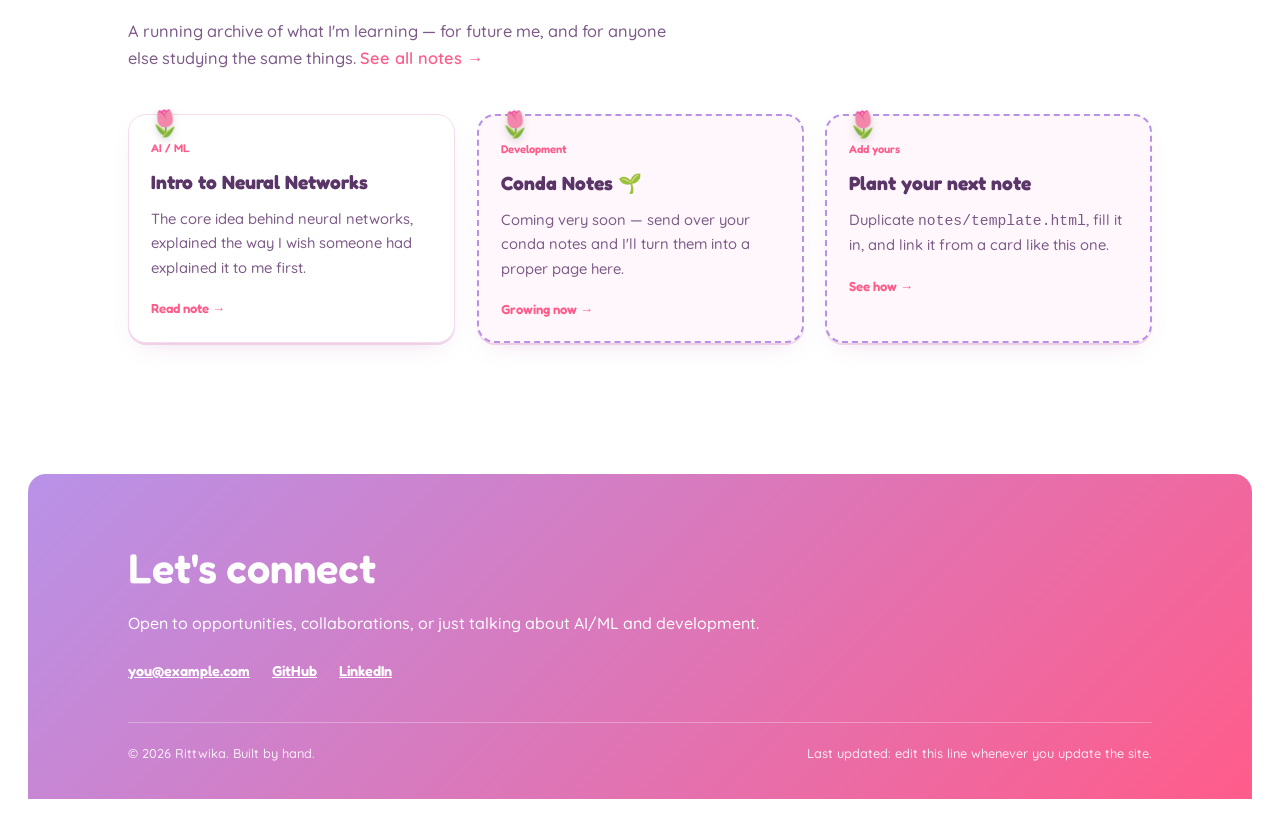
==== commit 09c3beb9: "Revise personal introduction in index.html Updated personal introduction to include more details abo" ====
--- a/index.html
+++ b/index.html
@@ -94,7 +94,9 @@
     <div class="reveal">
       <p class="eyebrow">About</p>
       <h2 class="section-title">A student notebook, made public</h2>
-      <p>I'm Rittwika, a computer science student. I take notes as I learn — AI/ML concepts, development, and whatever I'm building — and I wanted them somewhere more permanent than scattered notebooks and files, so I can reference them later and hopefully help someone else along the way.</p>
+      <p>
+Hi, I'm <strong>Rittwika Bag</strong>, a third-year B.Tech Computer Science student with a passion for Artificial Intelligence, Machine Learning, and Software Development. I enjoy transforming ideas into real-world projects while continuously learning new technologies. This portfolio is where I showcase my projects, share my notes, and document my journey as I grow into an AI Engineer.
+</p>
       <div class="callout">
         <b>Currently:</b> building an AI-powered deepfake &amp; misinformation detection platform as my college capstone project — full stack, covering both media (image/video) and text-based misinformation detection.
       </div>
--- a/css/style.css
+++ b/css/style.css
@@ -614,3 +614,11 @@
     }
 
 }
+.hero-brain img{
+    width:380px;
+    animation:brainFloat 6s ease-in-out infinite;
+
+    filter:
+        drop-shadow(0 0 25px rgba(255,180,255,.45))
+        drop-shadow(0 20px 40px rgba(170,180,255,.35));
+}
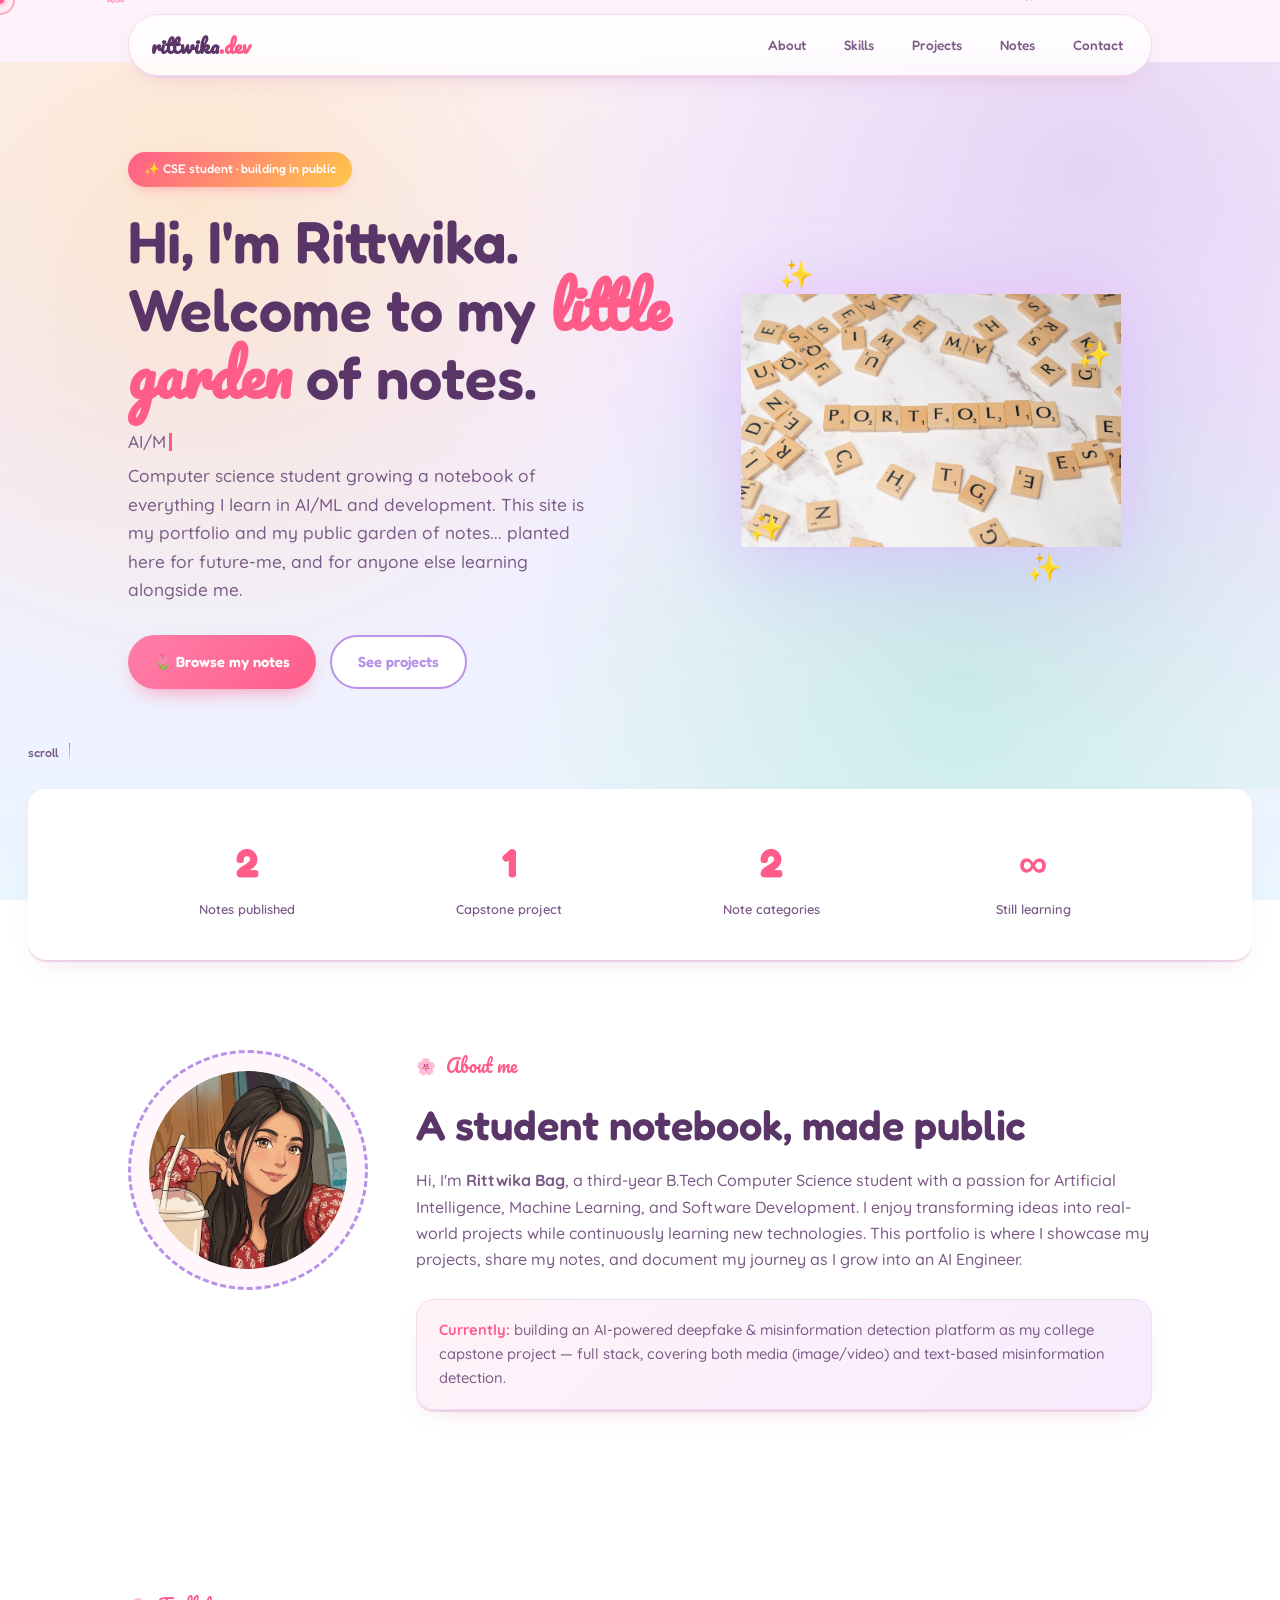
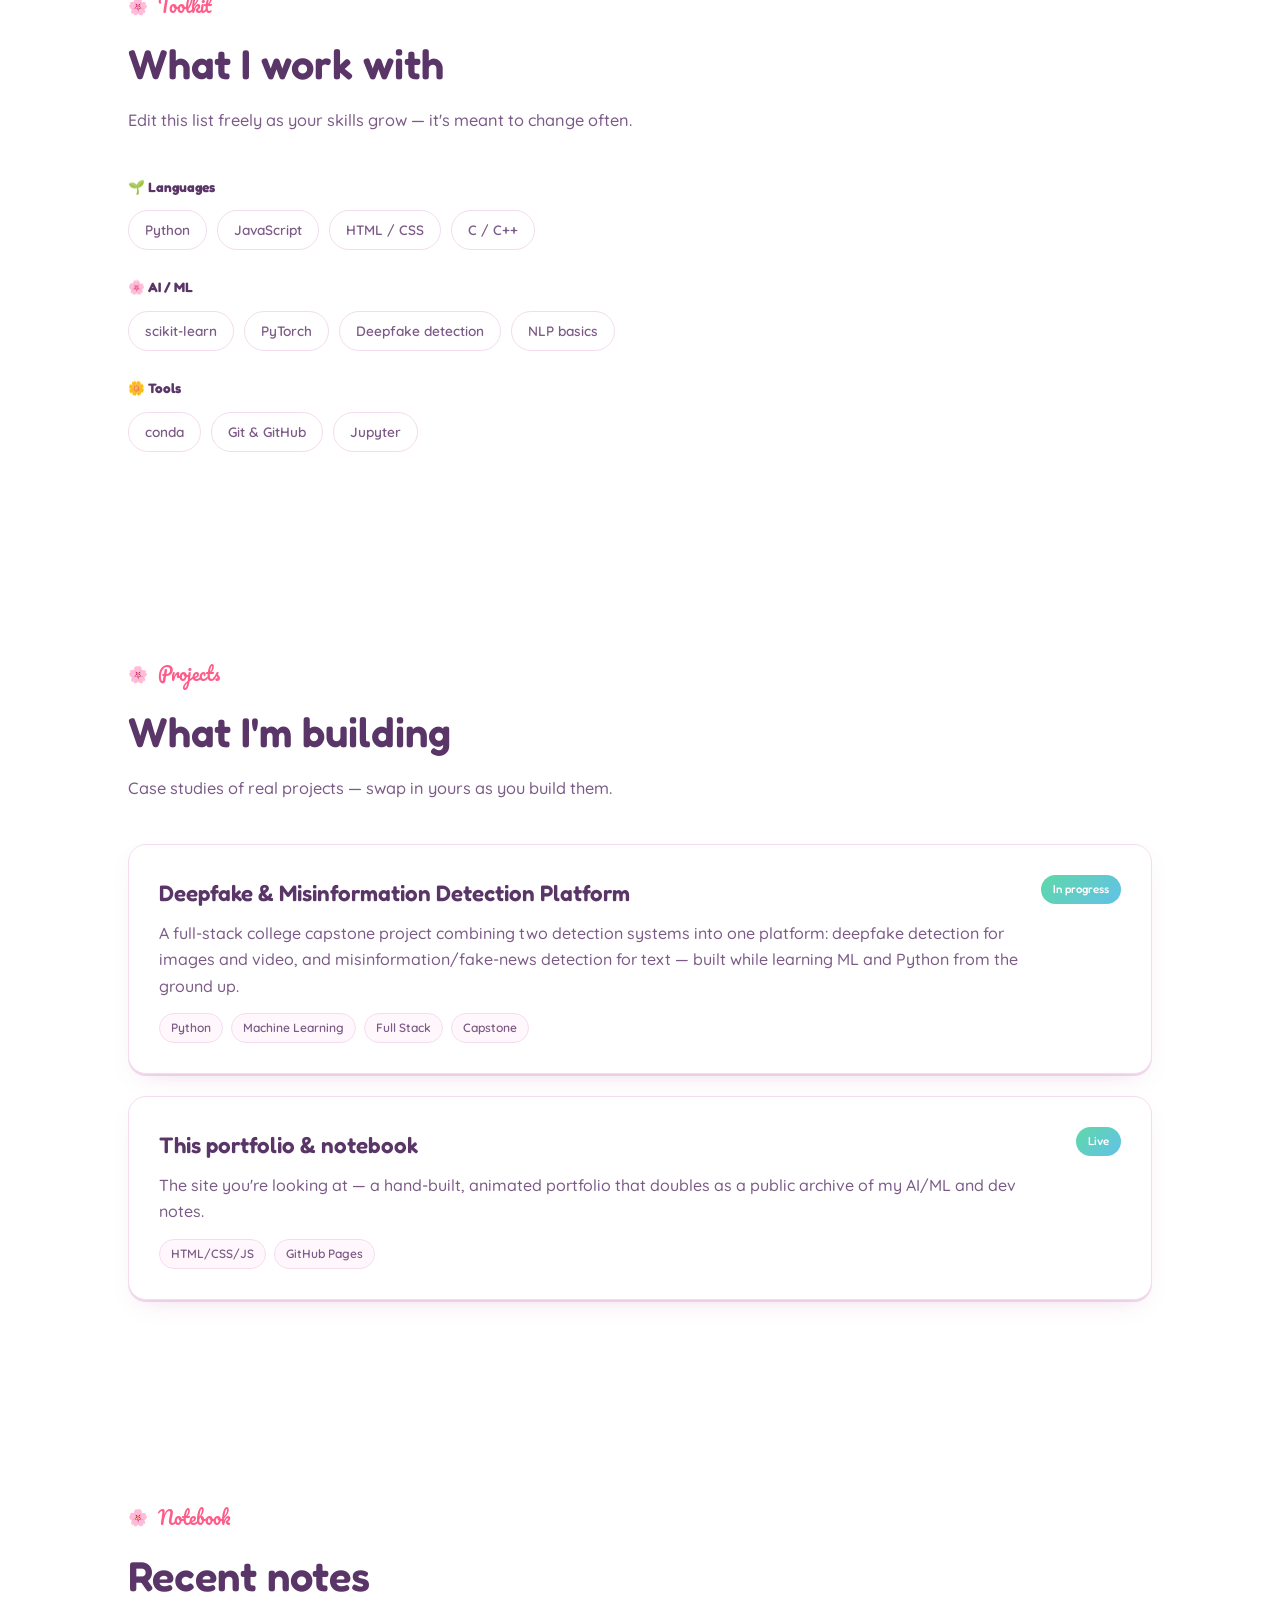
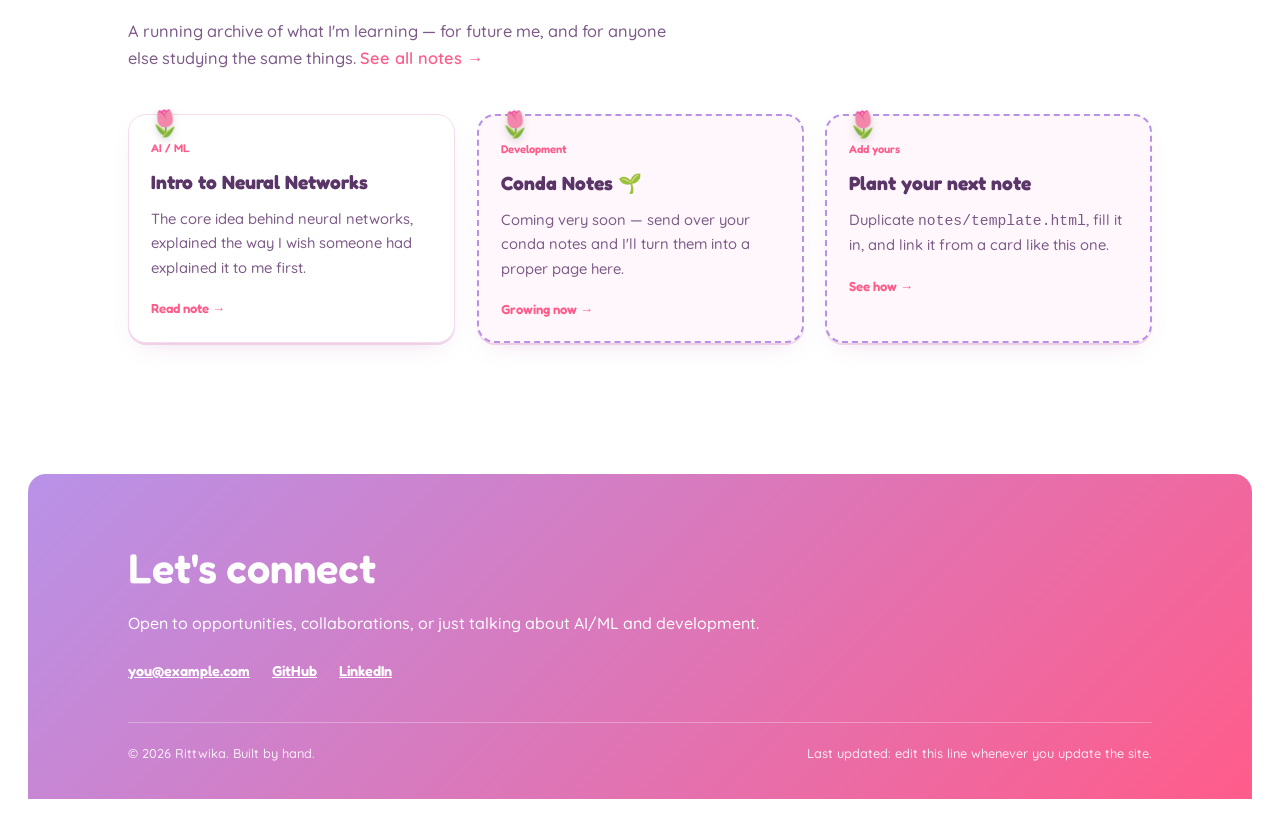
==== commit 9047386c: "Update text content in index.html" ====
--- a/index.html
+++ b/index.html
@@ -14,7 +14,7 @@
 
 <div id="splash">
   <div class="splash-mark">
-    <span>booting notebook</span>
+    <span>loading portfolio</span>
     <span class="dot"></span><span class="dot"></span><span class="dot"></span>
   </div>
 </div>
@@ -37,10 +37,10 @@
 <header class="hero" id="home">
   <div class="wrap">
     <div>
-      <span class="hero-tag">✨ CS student &middot; building in public</span>
+      <span class="hero-tag">✨ CSE student &middot; building in public</span>
       <h1>Hi, I'm Rittwika.<br>Welcome to my <em>little garden</em> of notes.</h1>
-      <p><span data-typing='["AI/ML notes.", "development notes.", "Python & conda notes.", "things future-me will thank me for."]'></span></p>
-      <p style="margin-top:6px;">Computer science student growing a notebook of everything I learn in AI/ML and development. This site is my portfolio and my public garden of notes — planted here for future-me, and for anyone else learning alongside me.</p>
+      <p><span data-typing='["AI/ML notes.", "development notes.", "things future-me will thank me for."]'></span></p>
+      <p style="margin-top:6px;">Computer science student growing a notebook of everything I learn in AI/ML and development. This site is my portfolio and my public garden of notes... planted here for future-me, and for anyone else learning alongside me.</p>
       <div class="hero-cta">
         <a href="#notes" class="btn btn-primary">🌷 Browse my notes</a>
         <a href="#projects" class="btn btn-ghost">See projects</a>
@@ -92,11 +92,9 @@
       <img src="images/profile.jpg" alt="Portrait of Rittwika">
     </div>
     <div class="reveal">
-      <p class="eyebrow">About</p>
+      <p class="eyebrow">About me</p>
       <h2 class="section-title">A student notebook, made public</h2>
-      <p>
-Hi, I'm <strong>Rittwika Bag</strong>, a third-year B.Tech Computer Science student with a passion for Artificial Intelligence, Machine Learning, and Software Development. I enjoy transforming ideas into real-world projects while continuously learning new technologies. This portfolio is where I showcase my projects, share my notes, and document my journey as I grow into an AI Engineer.
-</p>
+      <p> Hi, I'm <strong>Rittwika Bag</strong>, a third-year B.Tech Computer Science student with a passion for Artificial Intelligence, Machine Learning, and Software Development. I enjoy transforming ideas into real-world projects while continuously learning new technologies. This portfolio is where I showcase my projects, share my notes, and document my journey as I grow into an AI Engineer.</p>
       <div class="callout">
         <b>Currently:</b> building an AI-powered deepfake &amp; misinformation detection platform as my college capstone project — full stack, covering both media (image/video) and text-based misinformation detection.
       </div>
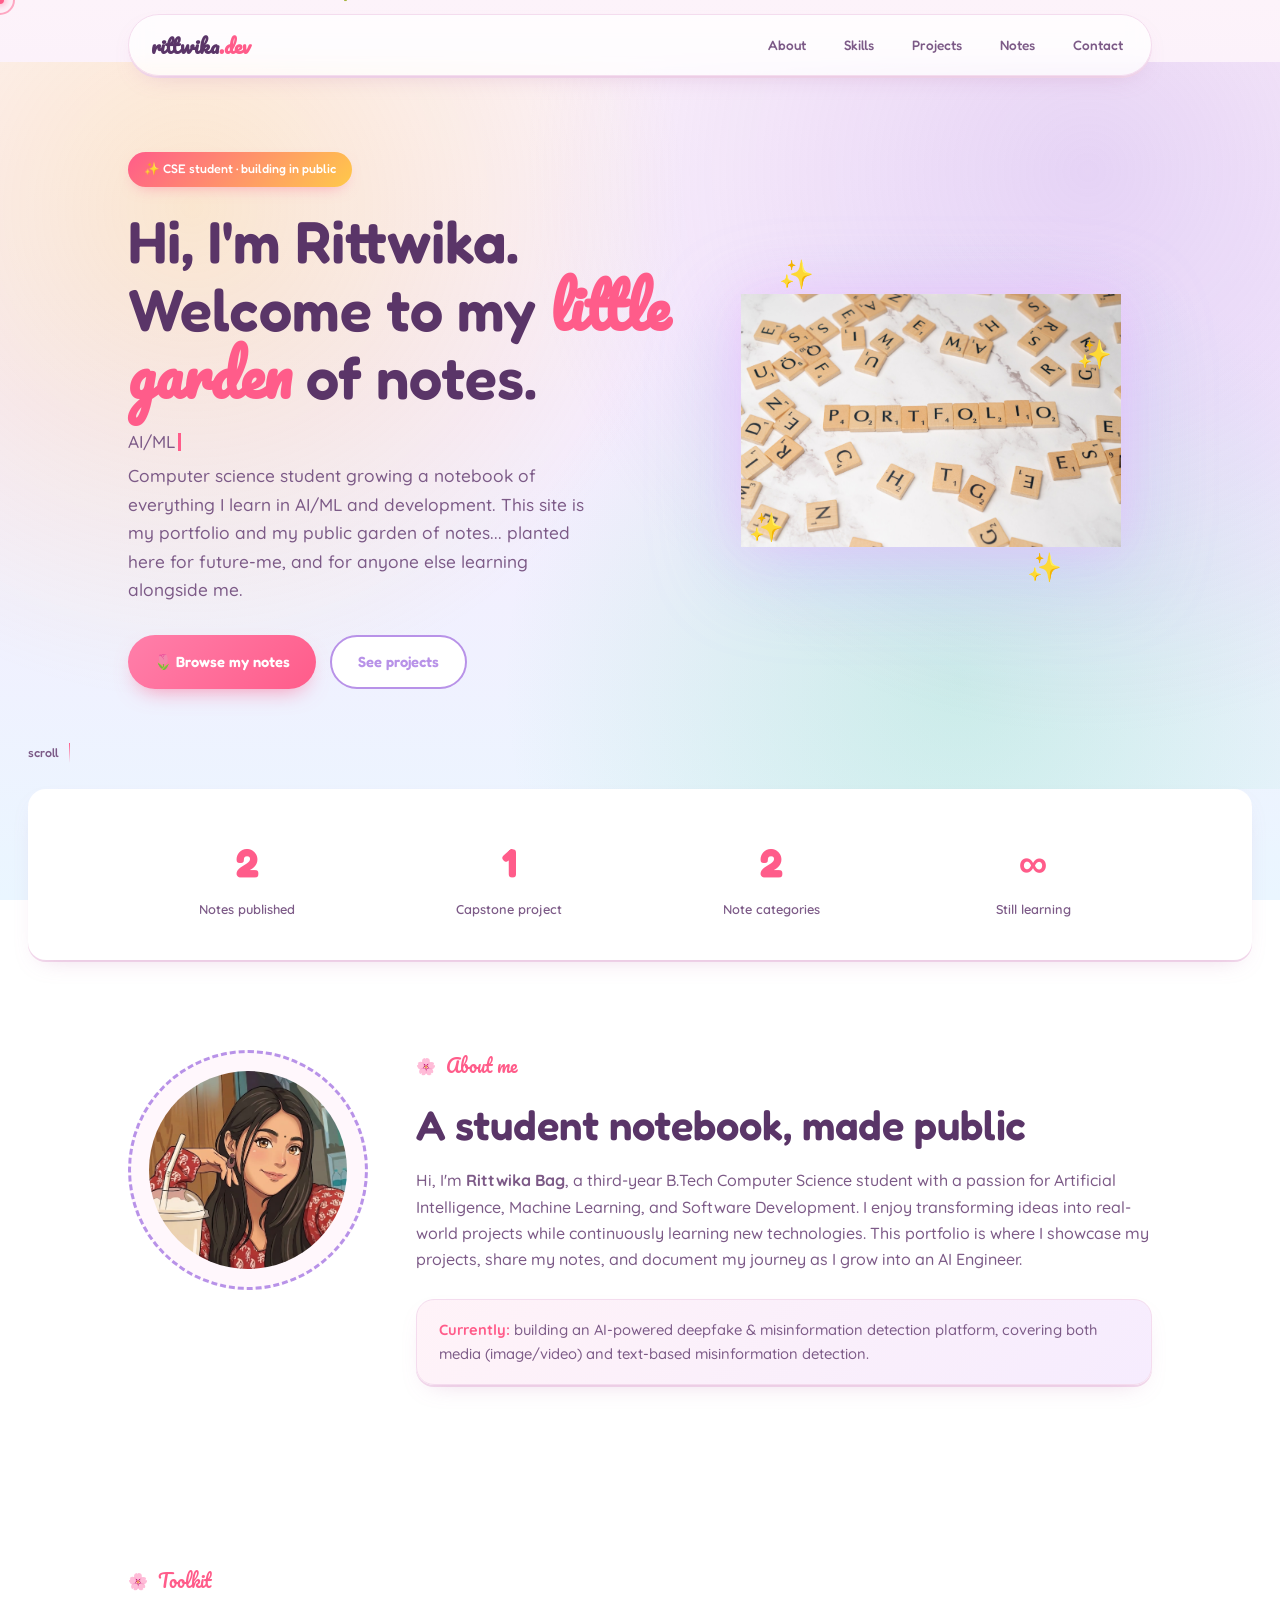
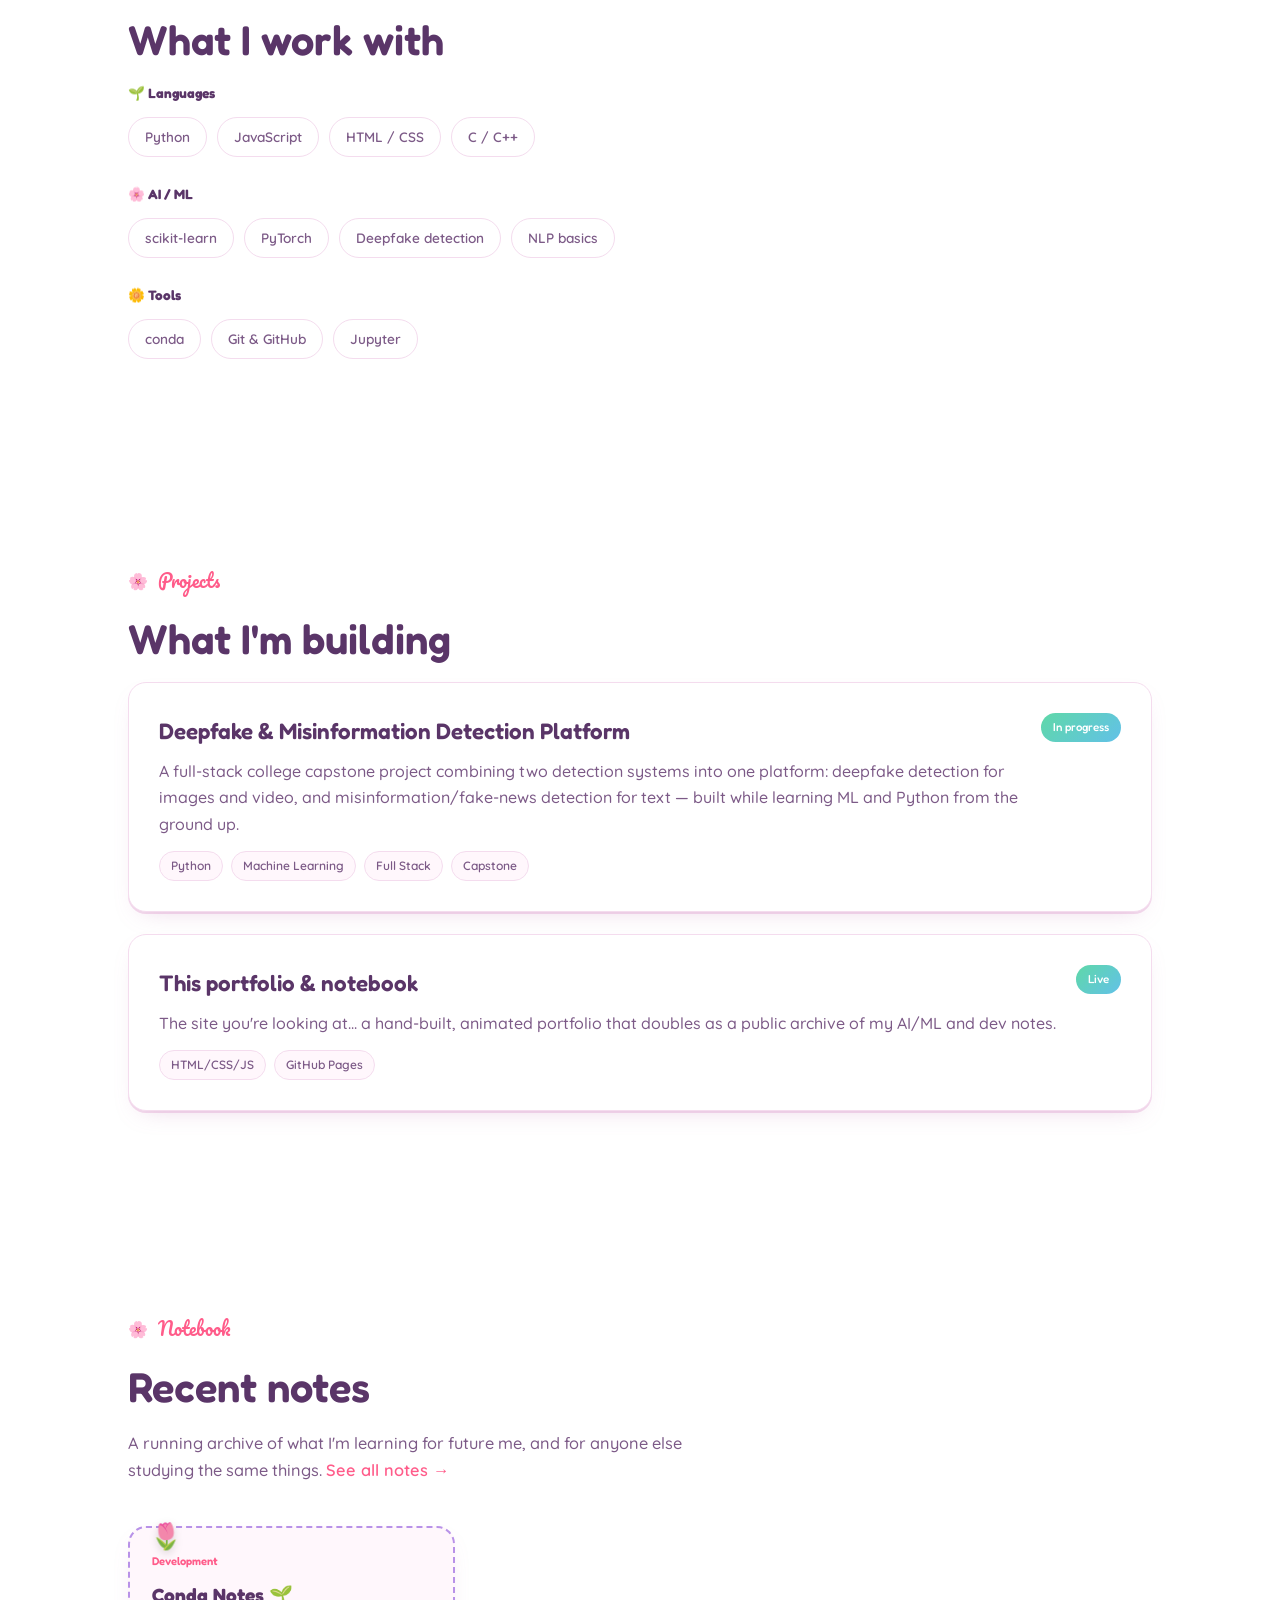
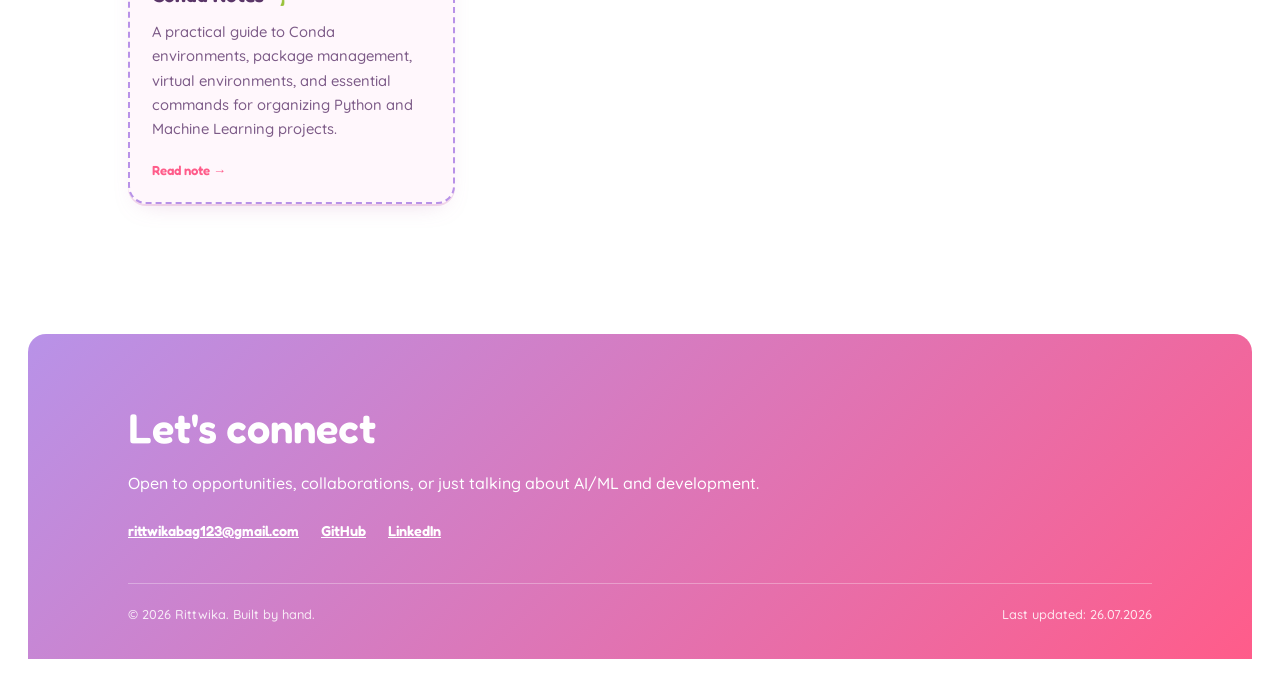
==== commit 1cb58a78: "Update index.html" ====
--- a/index.html
+++ b/index.html
@@ -96,7 +96,7 @@
       <h2 class="section-title">A student notebook, made public</h2>
       <p> Hi, I'm <strong>Rittwika Bag</strong>, a third-year B.Tech Computer Science student with a passion for Artificial Intelligence, Machine Learning, and Software Development. I enjoy transforming ideas into real-world projects while continuously learning new technologies. This portfolio is where I showcase my projects, share my notes, and document my journey as I grow into an AI Engineer.</p>
       <div class="callout">
-        <b>Currently:</b> building an AI-powered deepfake &amp; misinformation detection platform as my college capstone project — full stack, covering both media (image/video) and text-based misinformation detection.
+        <b>Currently:</b> building an AI-powered deepfake &amp; misinformation detection platform, covering both media (image/video) and text-based misinformation detection.
       </div>
     </div>
   </div>
@@ -107,7 +107,6 @@
   <div class="wrap">
     <p class="eyebrow reveal">Toolkit</p>
     <h2 class="section-title reveal">What I work with</h2>
-    <p class="section-sub reveal">Edit this list freely as your skills grow — it's meant to change often.</p>
 
     <div class="reveal">
       <div class="skill-group">
@@ -145,7 +144,6 @@
   <div class="wrap">
     <p class="eyebrow reveal">Projects</p>
     <h2 class="section-title reveal">What I'm building</h2>
-    <p class="section-sub reveal">Case studies of real projects — swap in yours as you build them.</p>
 
     <div class="project-card reveal">
       <div>
@@ -164,7 +162,7 @@
     <div class="project-card reveal">
       <div>
         <h3>This portfolio &amp; notebook</h3>
-        <p>The site you're looking at — a hand-built, animated portfolio that doubles as a public archive of my AI/ML and dev notes.</p>
+        <p>The site you're looking at... a hand-built, animated portfolio that doubles as a public archive of my AI/ML and dev notes.</p>
         <div class="tag-row">
           <span class="tag">HTML/CSS/JS</span>
           <span class="tag">GitHub Pages</span>
@@ -180,28 +178,15 @@
   <div class="wrap">
     <p class="eyebrow reveal">Notebook</p>
     <h2 class="section-title reveal">Recent notes</h2>
-    <p class="section-sub reveal">A running archive of what I'm learning — for future me, and for anyone else studying the same things. <a href="notes.html">See all notes &rarr;</a></p>
+    <p class="section-sub reveal">A running archive of what I'm learning for future me, and for anyone else studying the same things. <a href="notes.html">See all notes &rarr;</a></p>
 
     <div class="notes-grid reveal">
-      <article class="note-card">
-        <span class="cat">AI / ML</span>
-        <h4>Intro to Neural Networks</h4>
-        <p>The core idea behind neural networks, explained the way I wish someone had explained it to me first.</p>
-        <a class="read-link" href="notes/intro-neural-networks.html">Read note &rarr;</a>
-      </article>
 
       <article class="note-card placeholder">
         <span class="cat">Development</span>
         <h4>Conda Notes 🌱</h4>
-        <p>Coming very soon — send over your conda notes and I'll turn them into a proper page here.</p>
-        <a class="read-link" href="notes.html">Growing now &rarr;</a>
-      </article>
-
-      <article class="note-card placeholder">
-        <span class="cat">Add yours</span>
-        <h4>Plant your next note</h4>
-        <p>Duplicate <code>notes/template.html</code>, fill it in, and link it from a card like this one.</p>
-        <a class="read-link" href="notes.html">See how &rarr;</a>
+        <p> A practical guide to Conda environments, package management, virtual environments, and essential commands for organizing Python and Machine Learning projects.</p>
+        <a class="read-link" href="notes.html">Read note &rarr;</a>
       </article>
     </div>
   </div>
@@ -213,13 +198,13 @@
     <h2 class="section-title">Let's connect</h2>
     <p>Open to opportunities, collaborations, or just talking about AI/ML and development.</p>
     <div class="footer-links">
-      <a href="mailto:you@example.com">you@example.com</a>
-      <a href="https://github.com/yourusername" target="_blank" rel="noopener">GitHub</a>
-      <a href="https://linkedin.com/in/yourusername" target="_blank" rel="noopener">LinkedIn</a>
+      <a href="mailto:you@example.com">rittwikabag123@gmail.com</a>
+      <a href="https://github.com/rittwika123" target="_blank" rel="noopener">GitHub</a>
+      <a href="https://www.linkedin.com/in/rittwika-bag-93449a418/" target="_blank" rel="noopener">LinkedIn</a>
     </div>
     <div class="footer-bottom">
       <span>&copy; 2026 Rittwika. Built by hand.</span>
-      <span>Last updated: edit this line whenever you update the site.</span>
+      <span>Last updated: 26.07.2026</span>
     </div>
   </div>
 </footer>
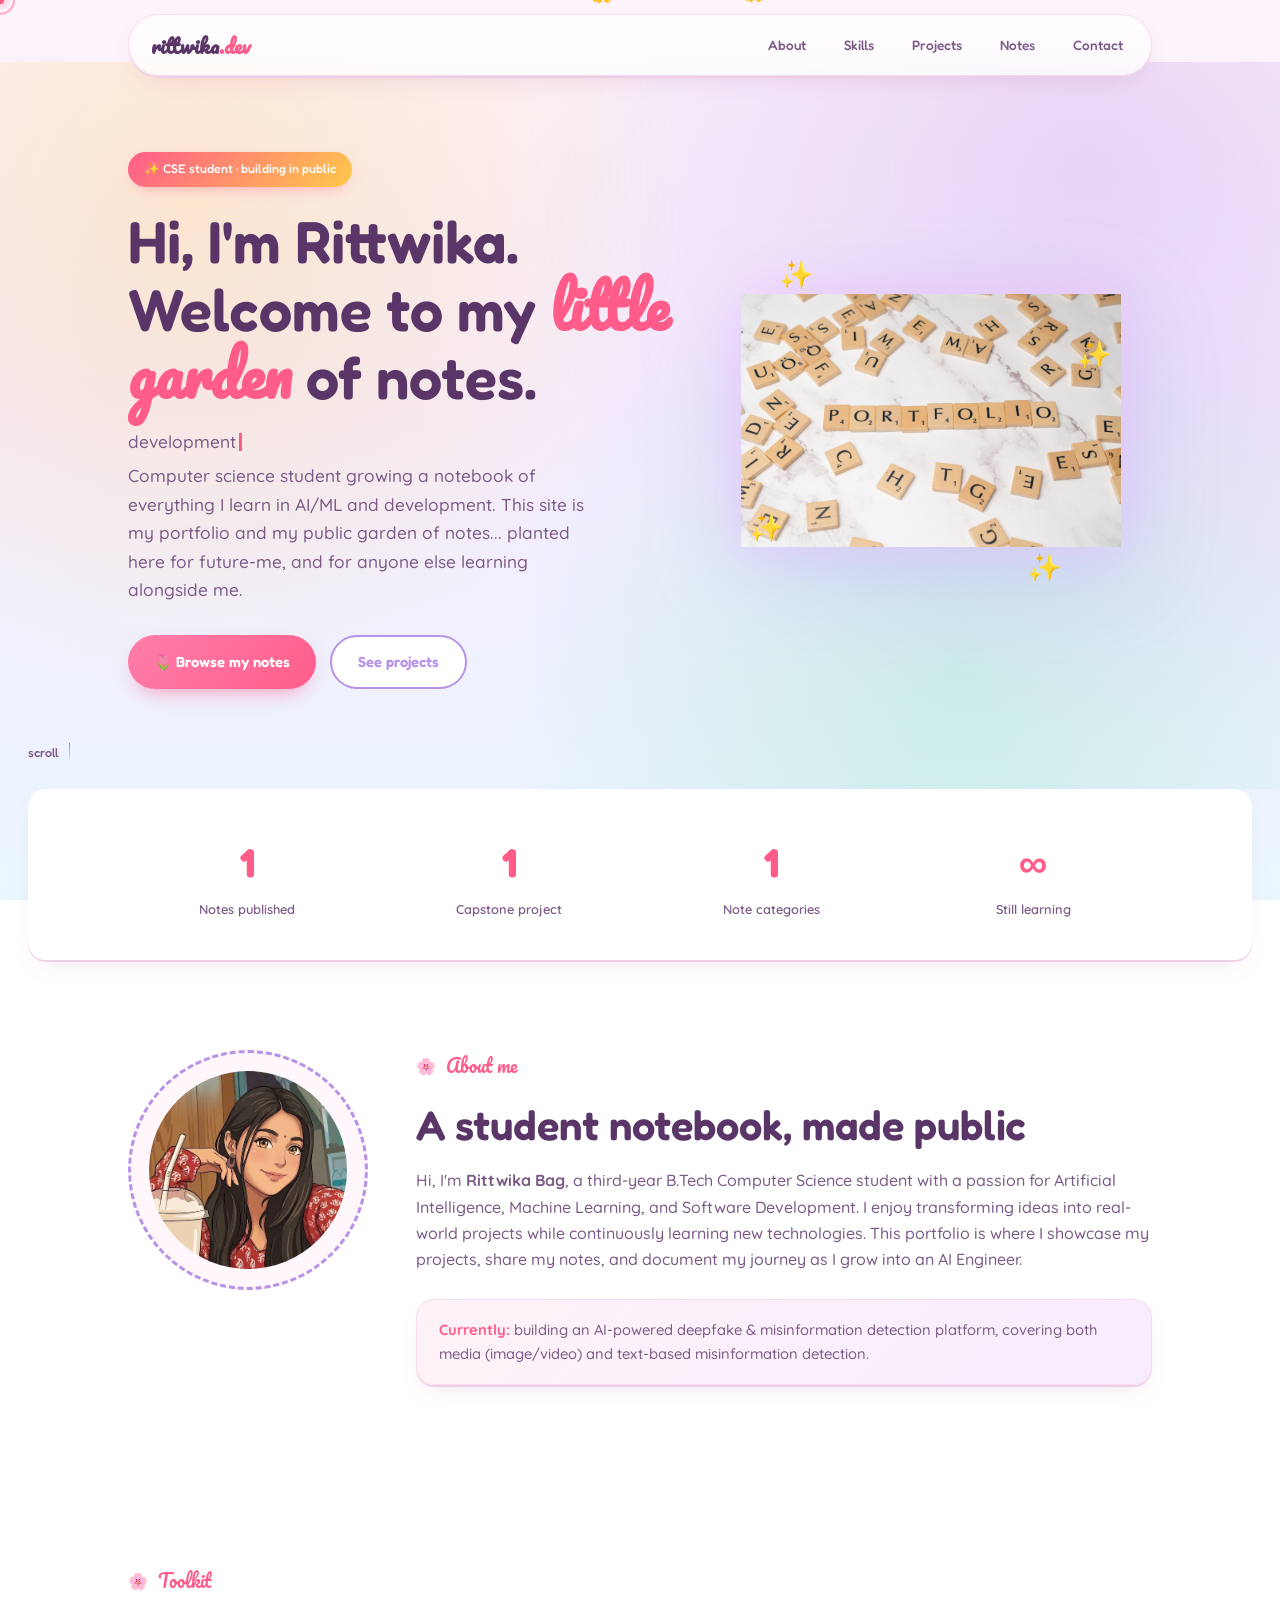
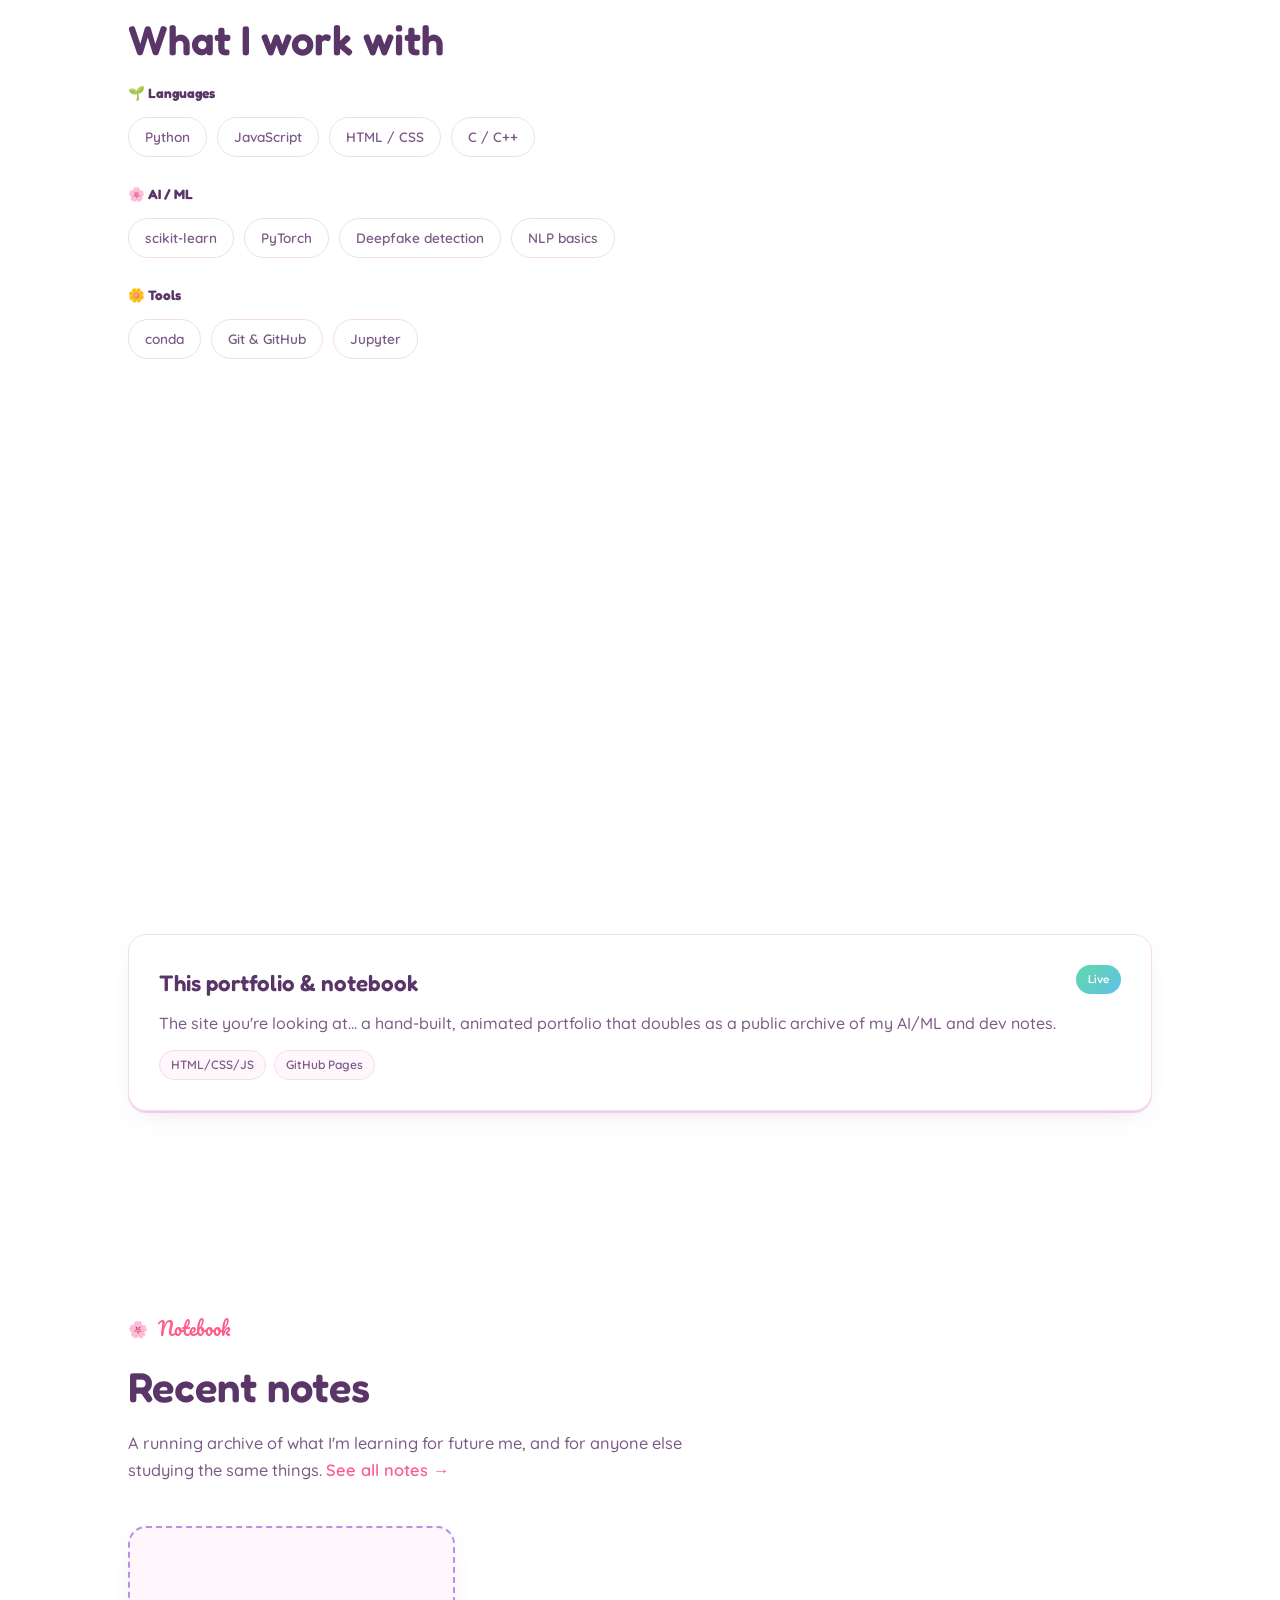
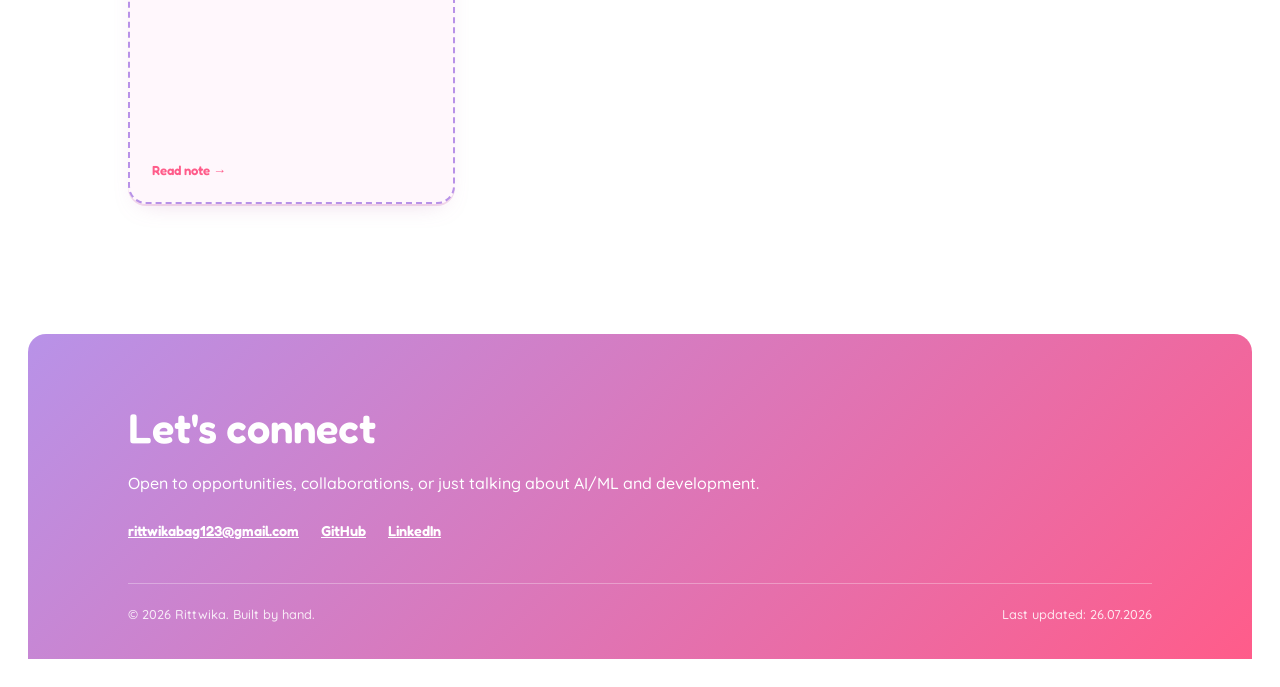
==== commit be4ef88f: "Update index.html" ====
--- a/index.html
+++ b/index.html
@@ -67,7 +67,7 @@
 <section class="stats">
   <div class="wrap">
     <div>
-      <div class="stat-num"><span data-count="2" data-suffix="">0</span></div>
+      <div class="stat-num"><span data-count="1" data-suffix="">0</span></div>
       <div class="stat-label">Notes published</div>
     </div>
     <div>
@@ -75,7 +75,7 @@
       <div class="stat-label">Capstone project</div>
     </div>
     <div>
-      <div class="stat-num"><span data-count="2" data-suffix="">0</span></div>
+      <div class="stat-num"><span data-count="1" data-suffix="">0</span></div>
       <div class="stat-label">Note categories</div>
     </div>
     <div>
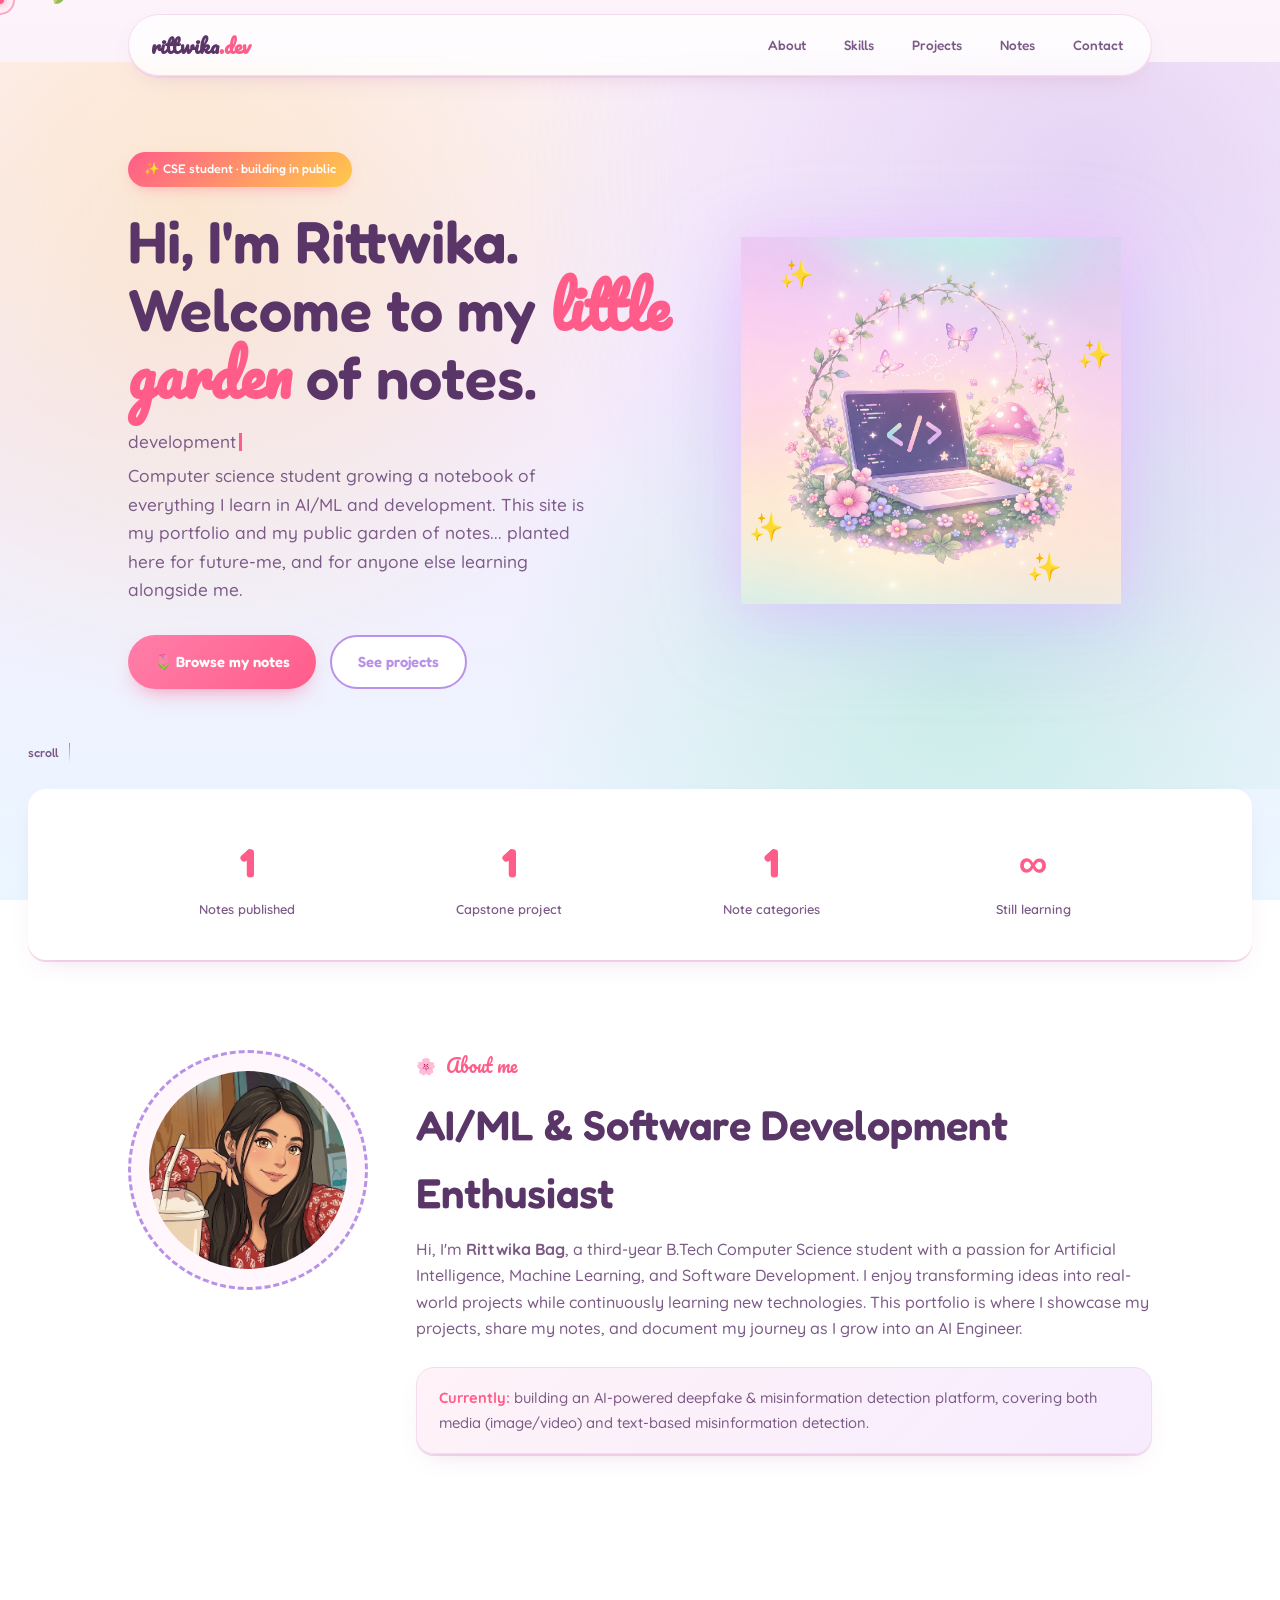
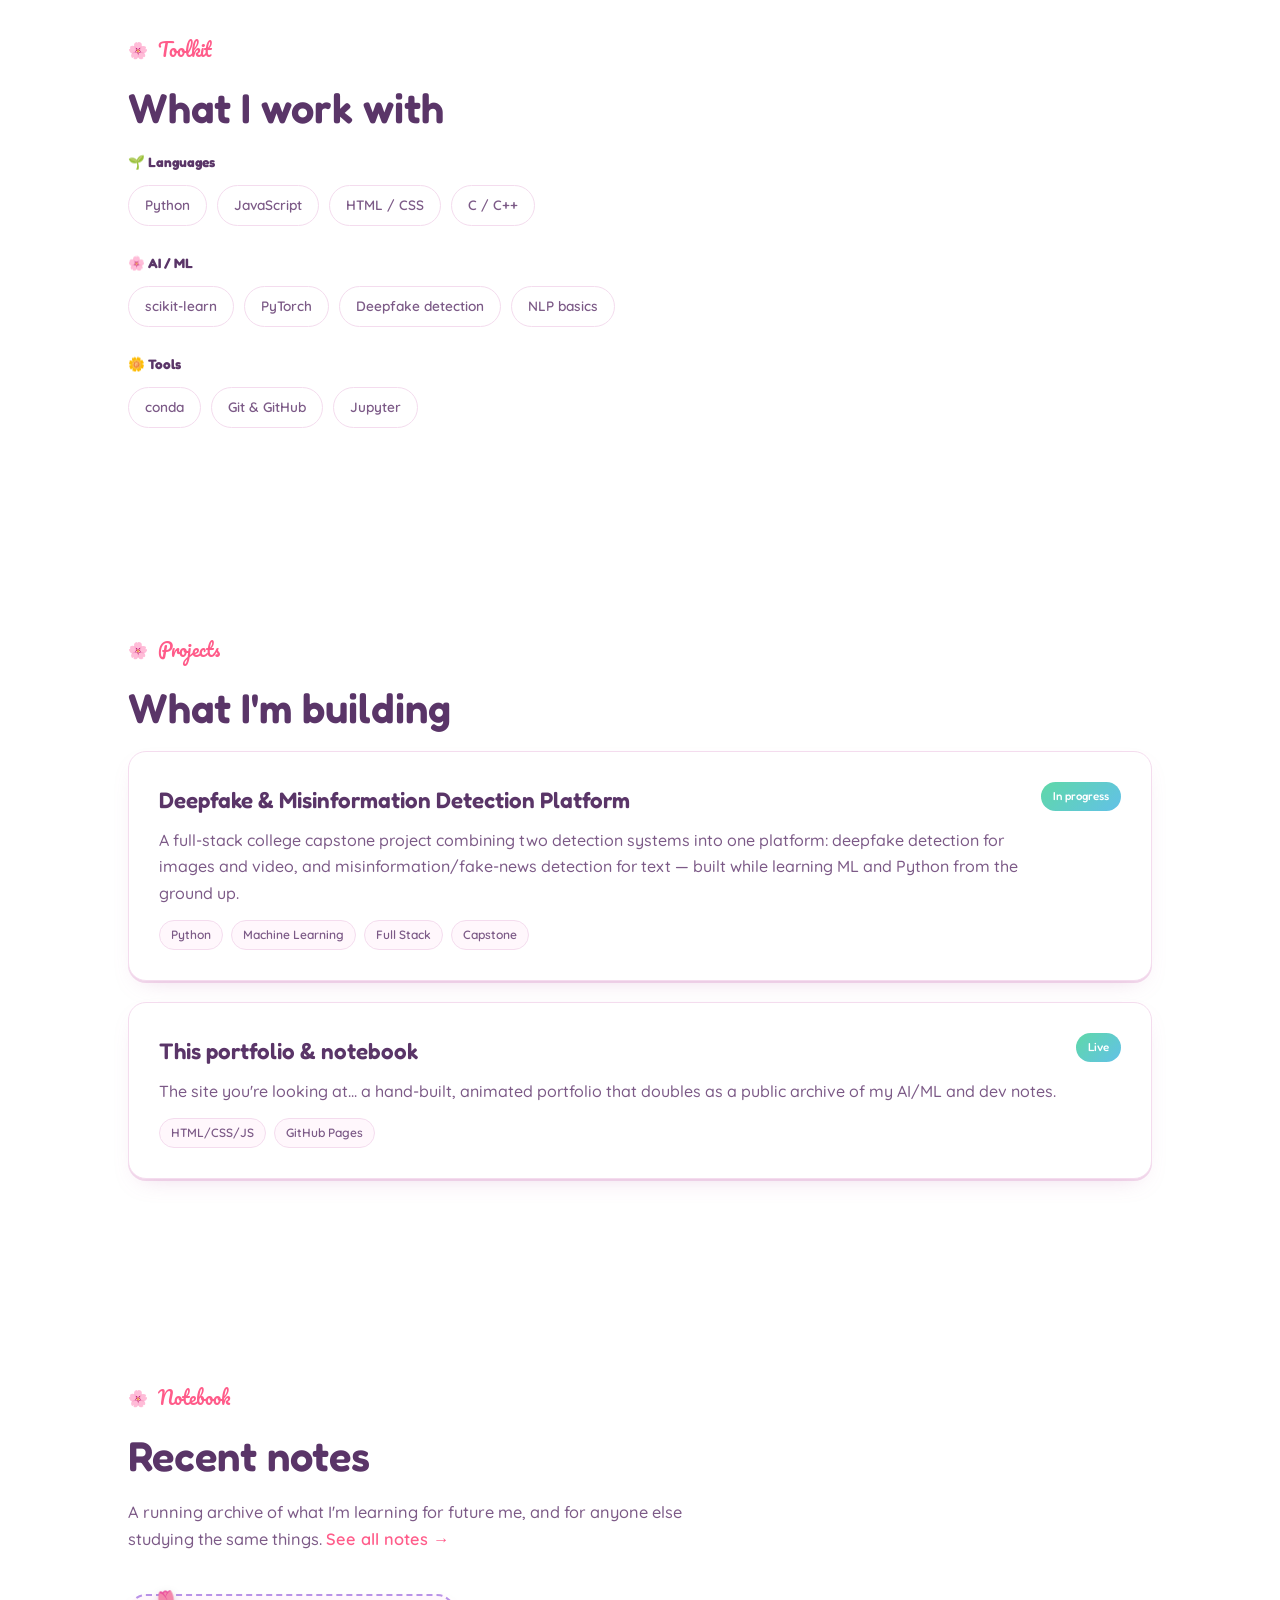
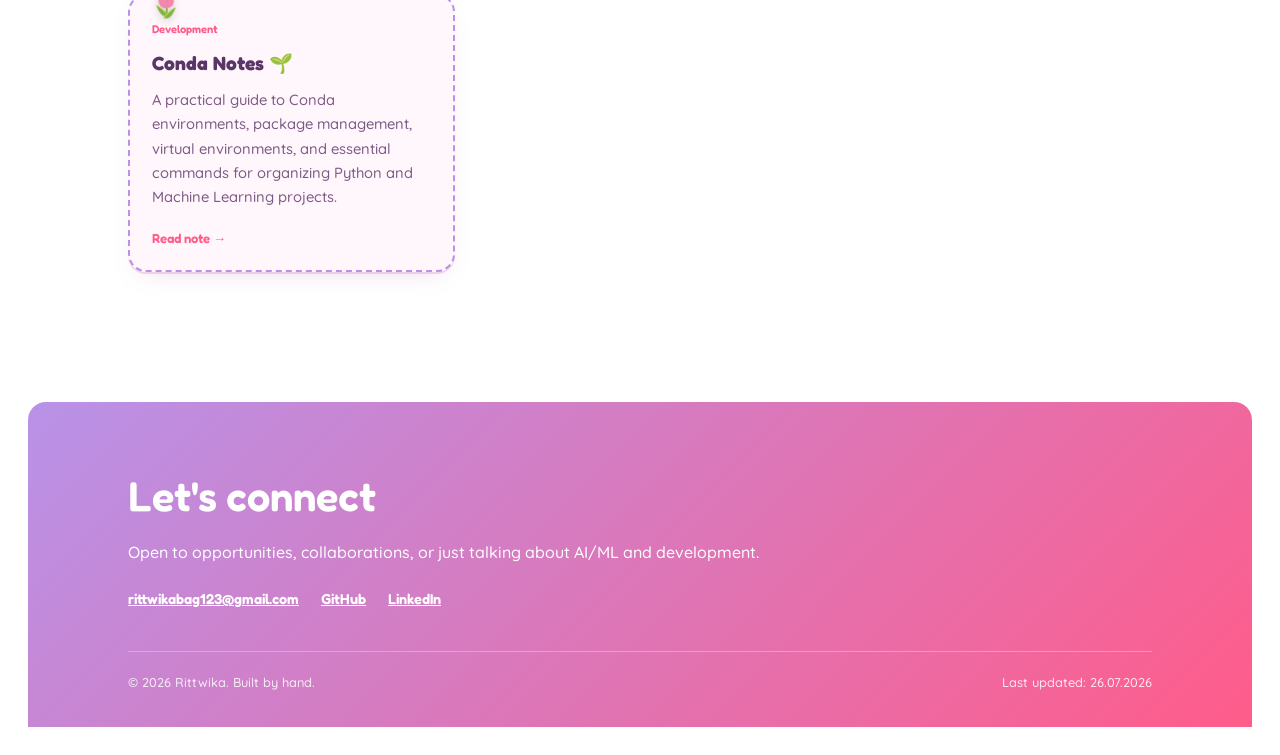
==== commit 85938c03: "Update section title to reflect new focus" ====
--- a/index.html
+++ b/index.html
@@ -93,7 +93,7 @@
     </div>
     <div class="reveal">
       <p class="eyebrow">About me</p>
-      <h2 class="section-title">A student notebook, made public</h2>
+      <h2 class="section-title">AI/ML & Software Development Enthusiast</h2>
       <p> Hi, I'm <strong>Rittwika Bag</strong>, a third-year B.Tech Computer Science student with a passion for Artificial Intelligence, Machine Learning, and Software Development. I enjoy transforming ideas into real-world projects while continuously learning new technologies. This portfolio is where I showcase my projects, share my notes, and document my journey as I grow into an AI Engineer.</p>
       <div class="callout">
         <b>Currently:</b> building an AI-powered deepfake &amp; misinformation detection platform, covering both media (image/video) and text-based misinformation detection.
